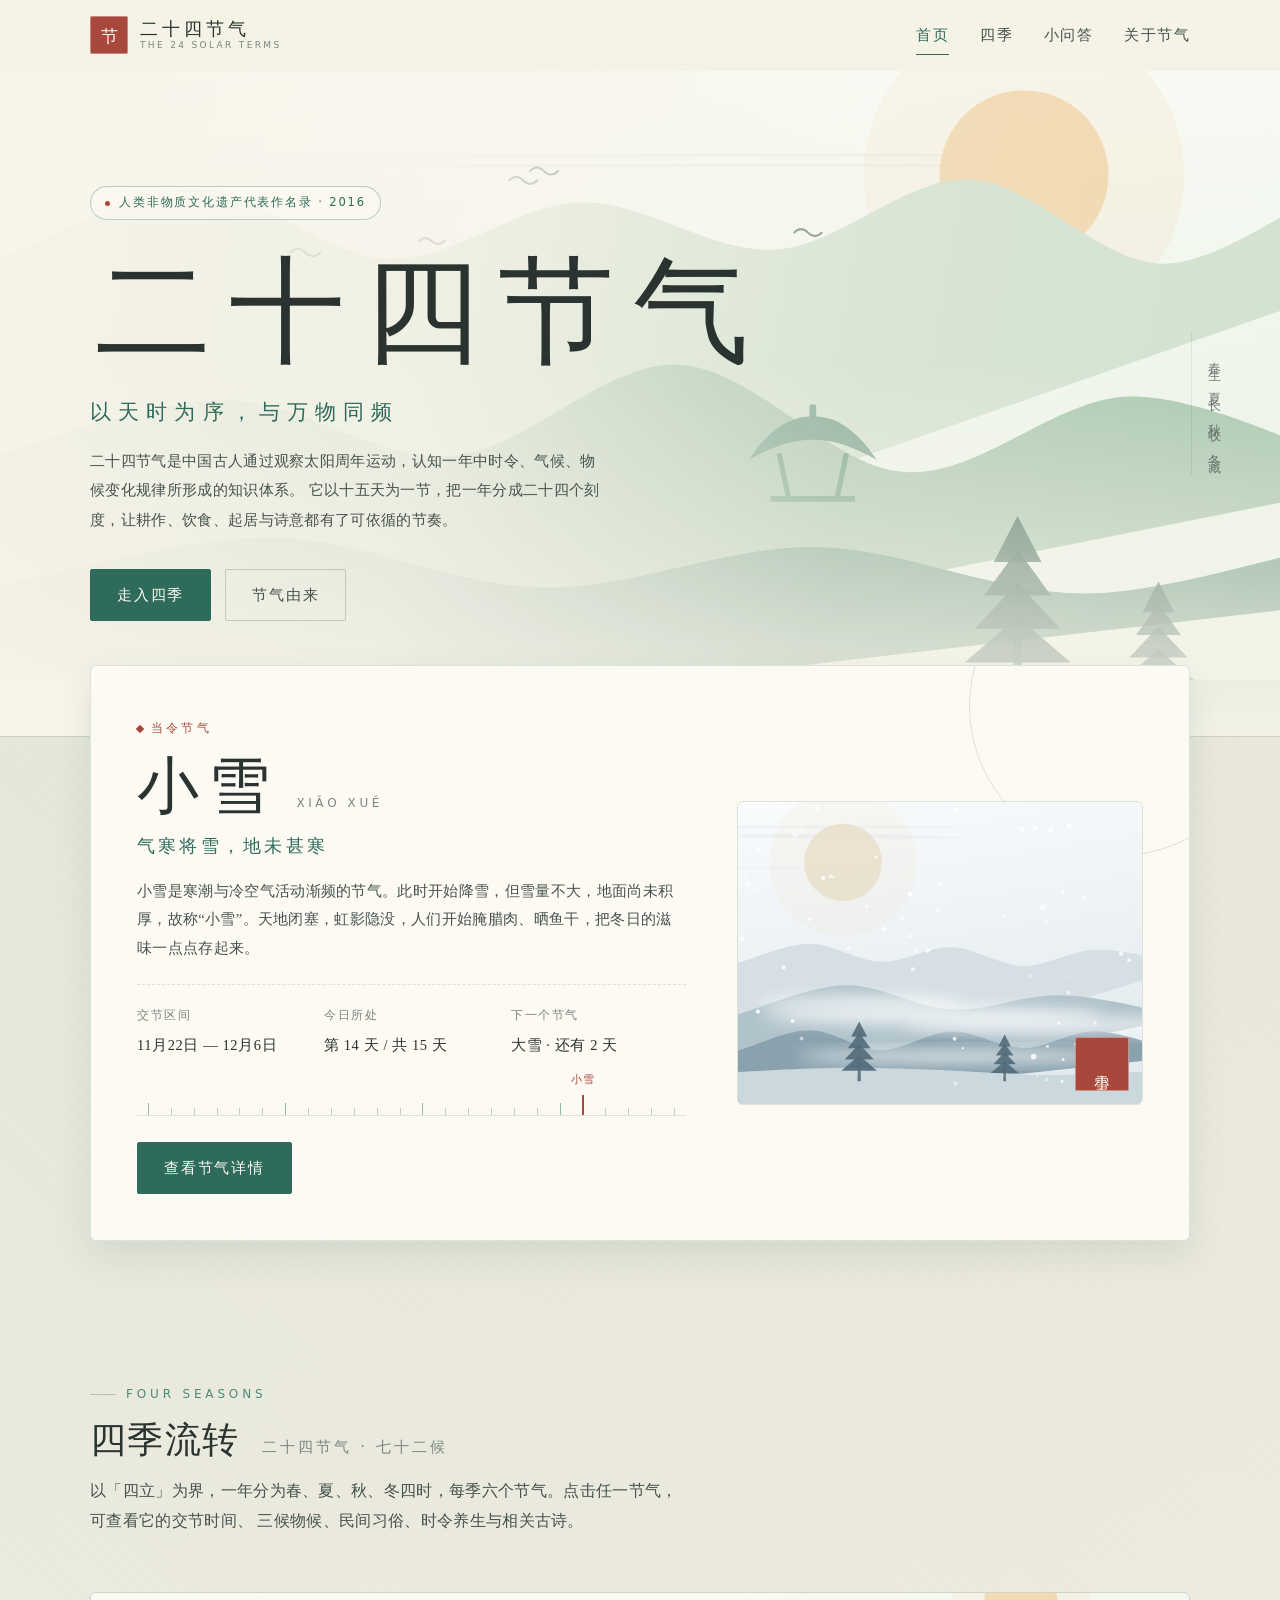
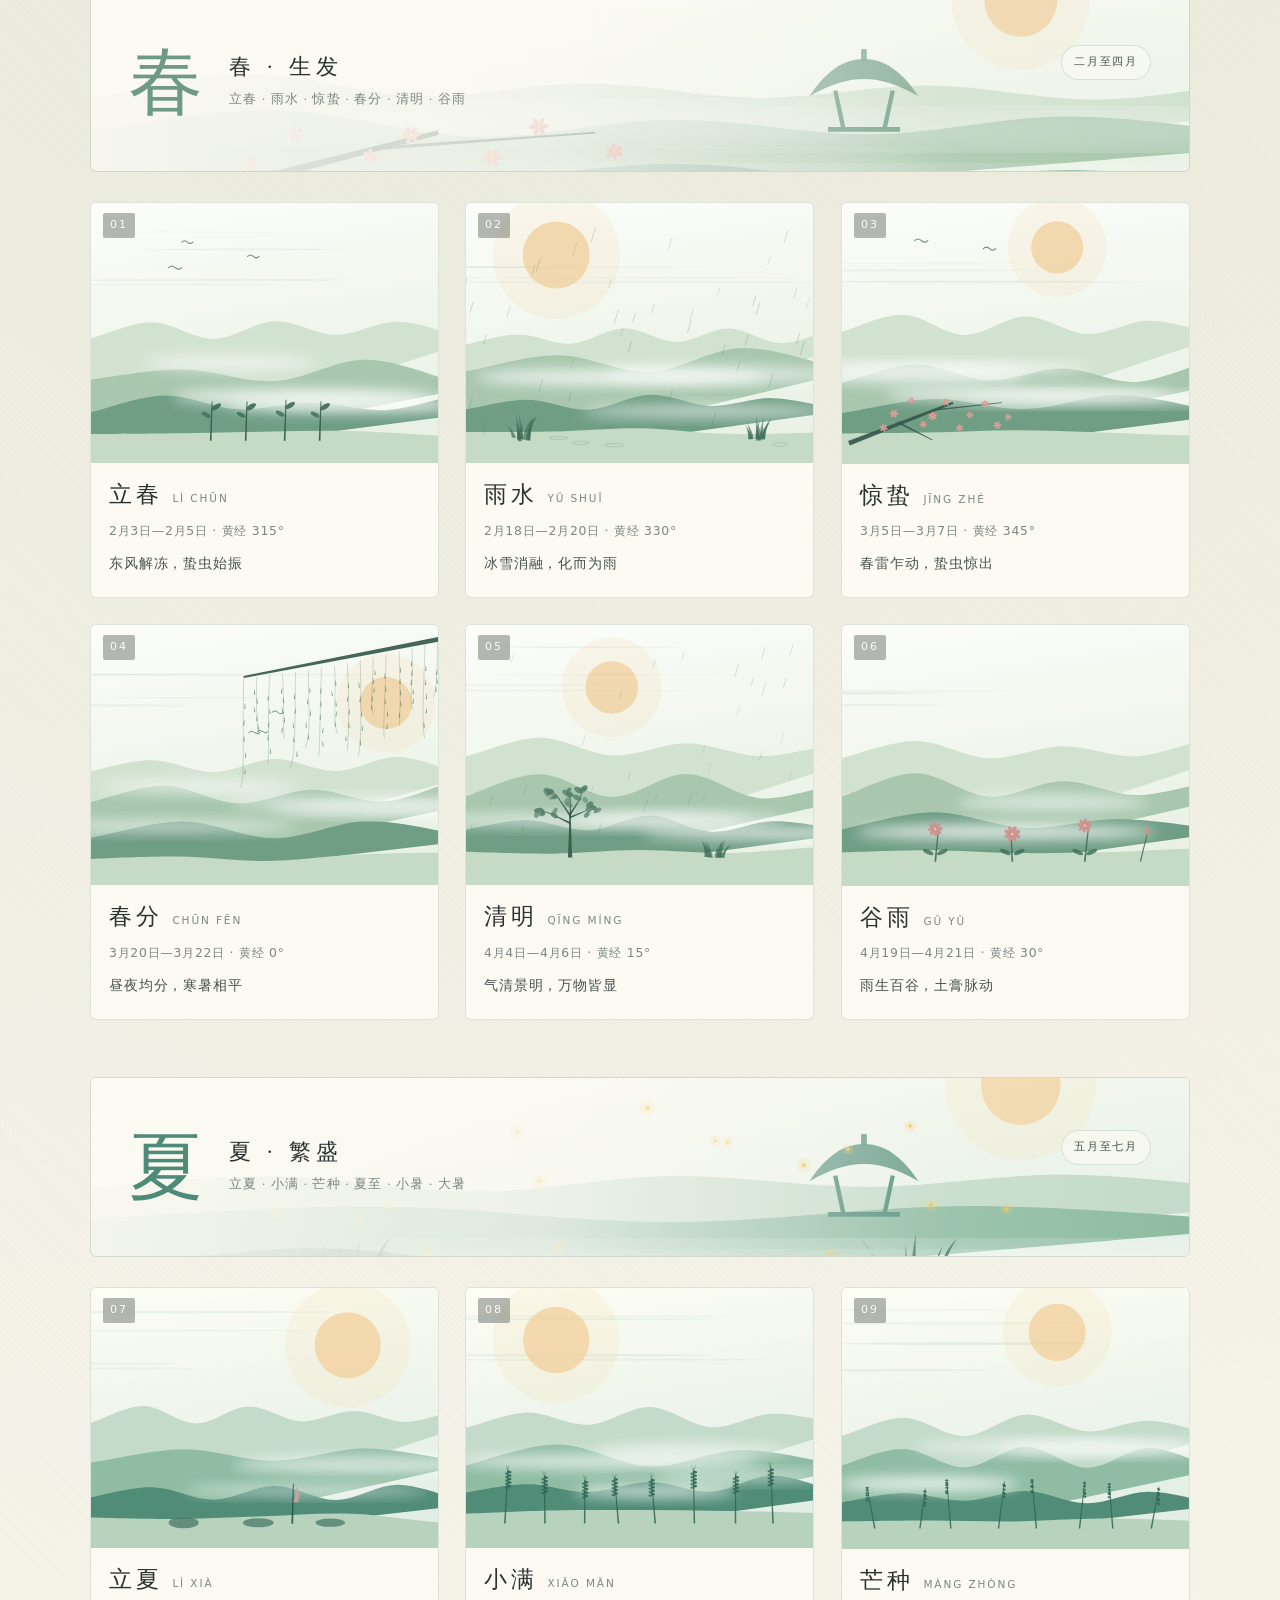
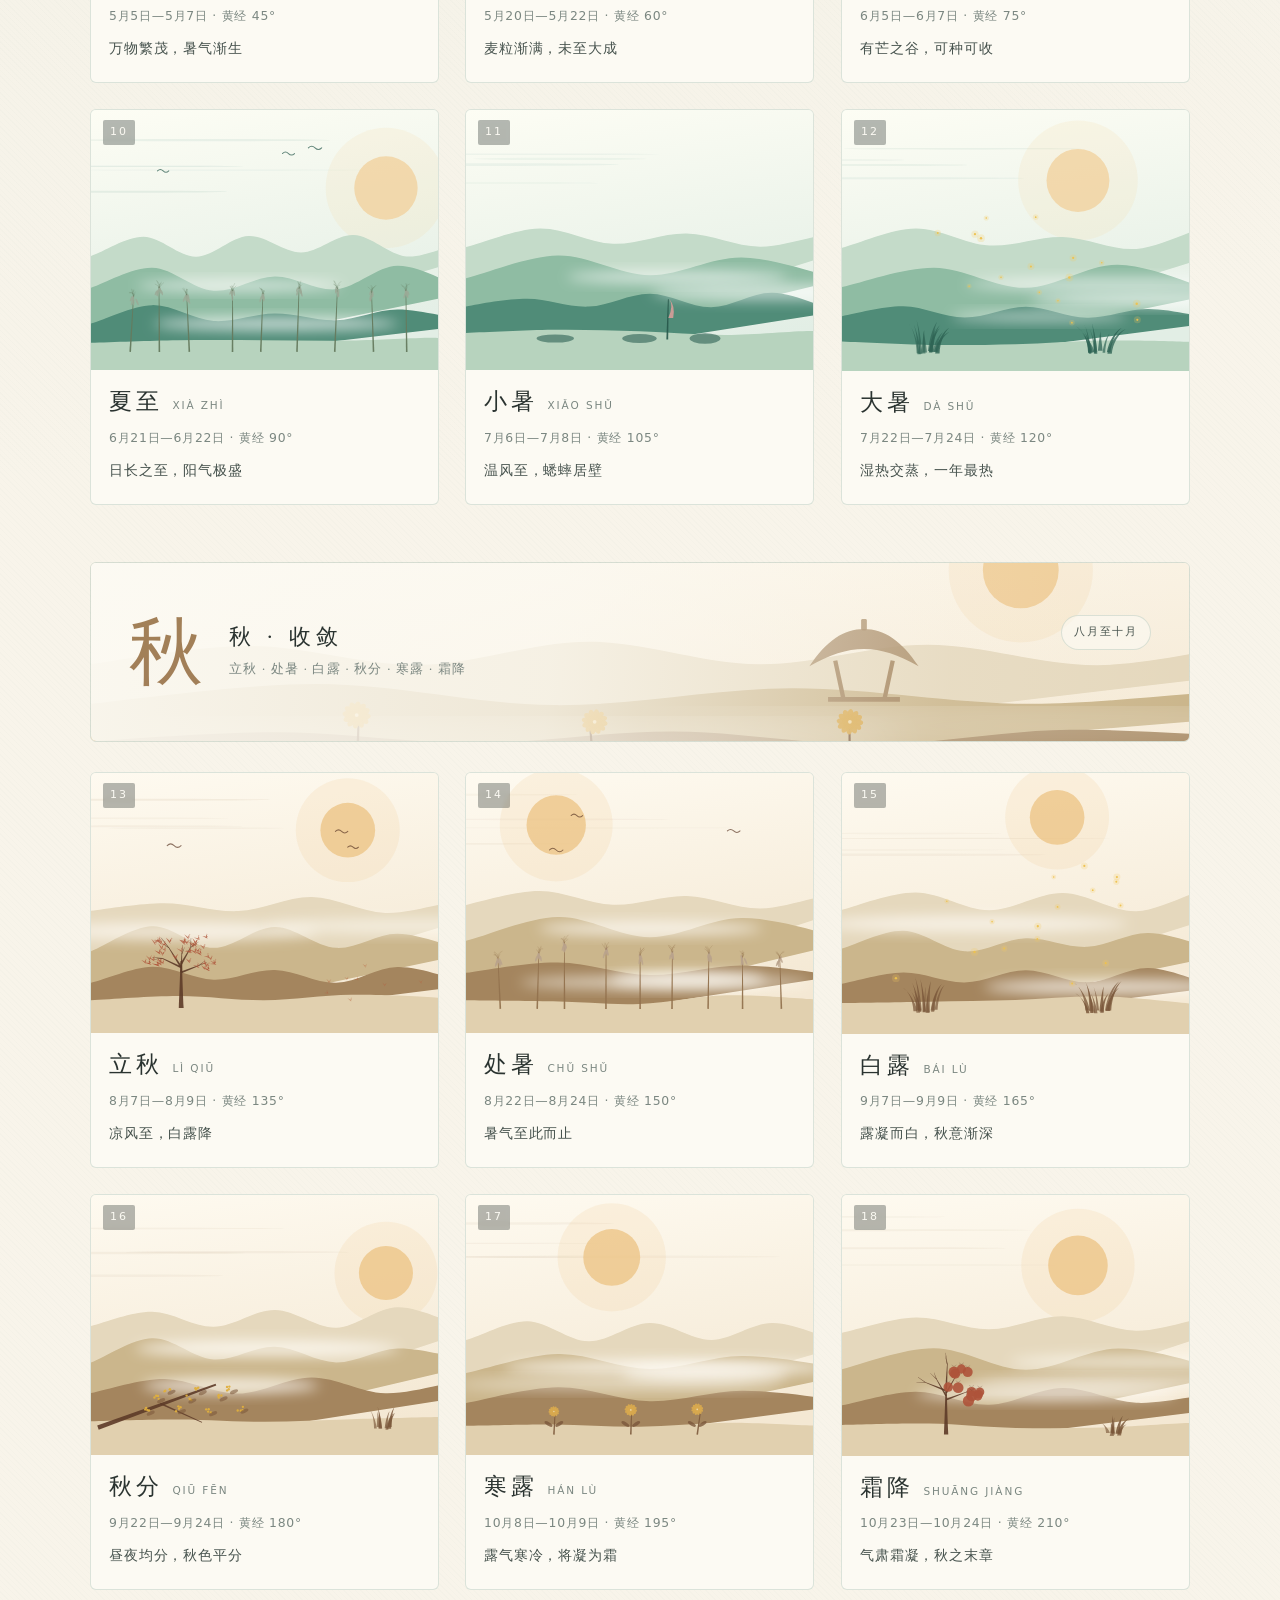
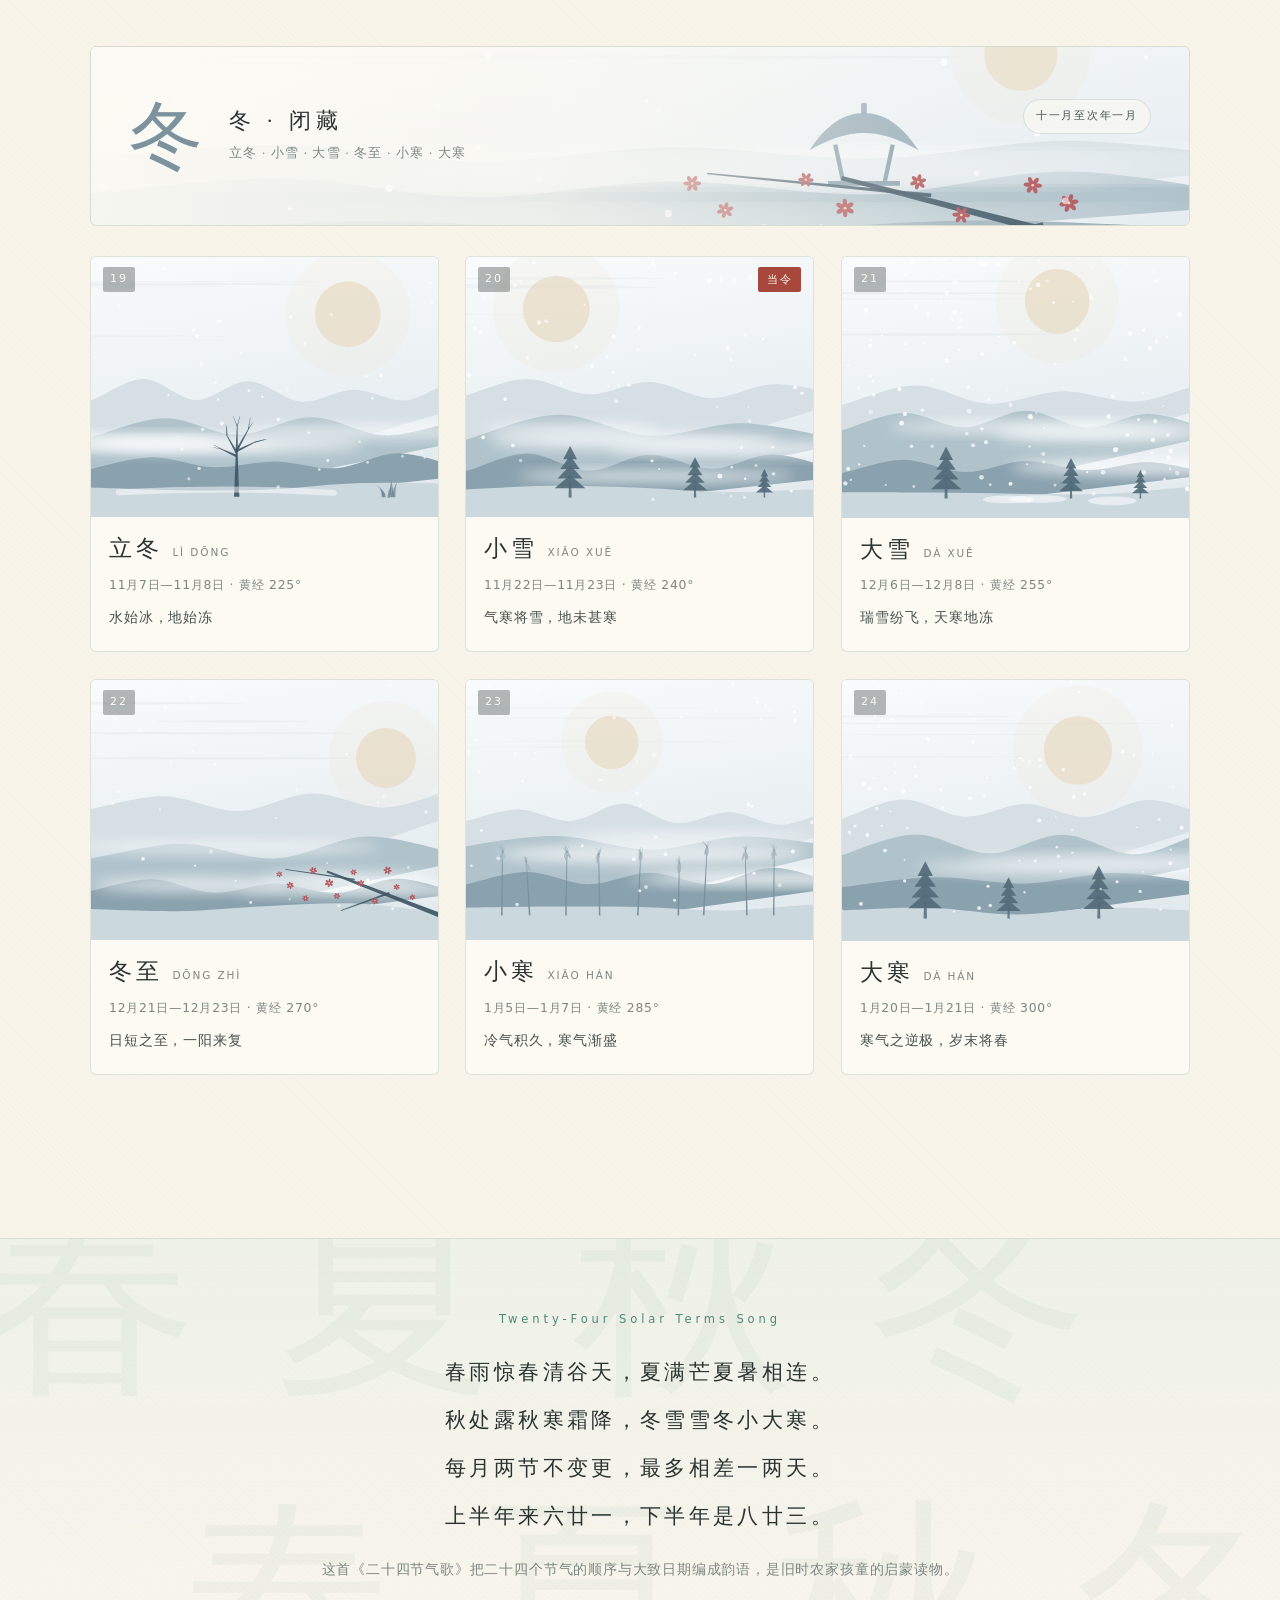
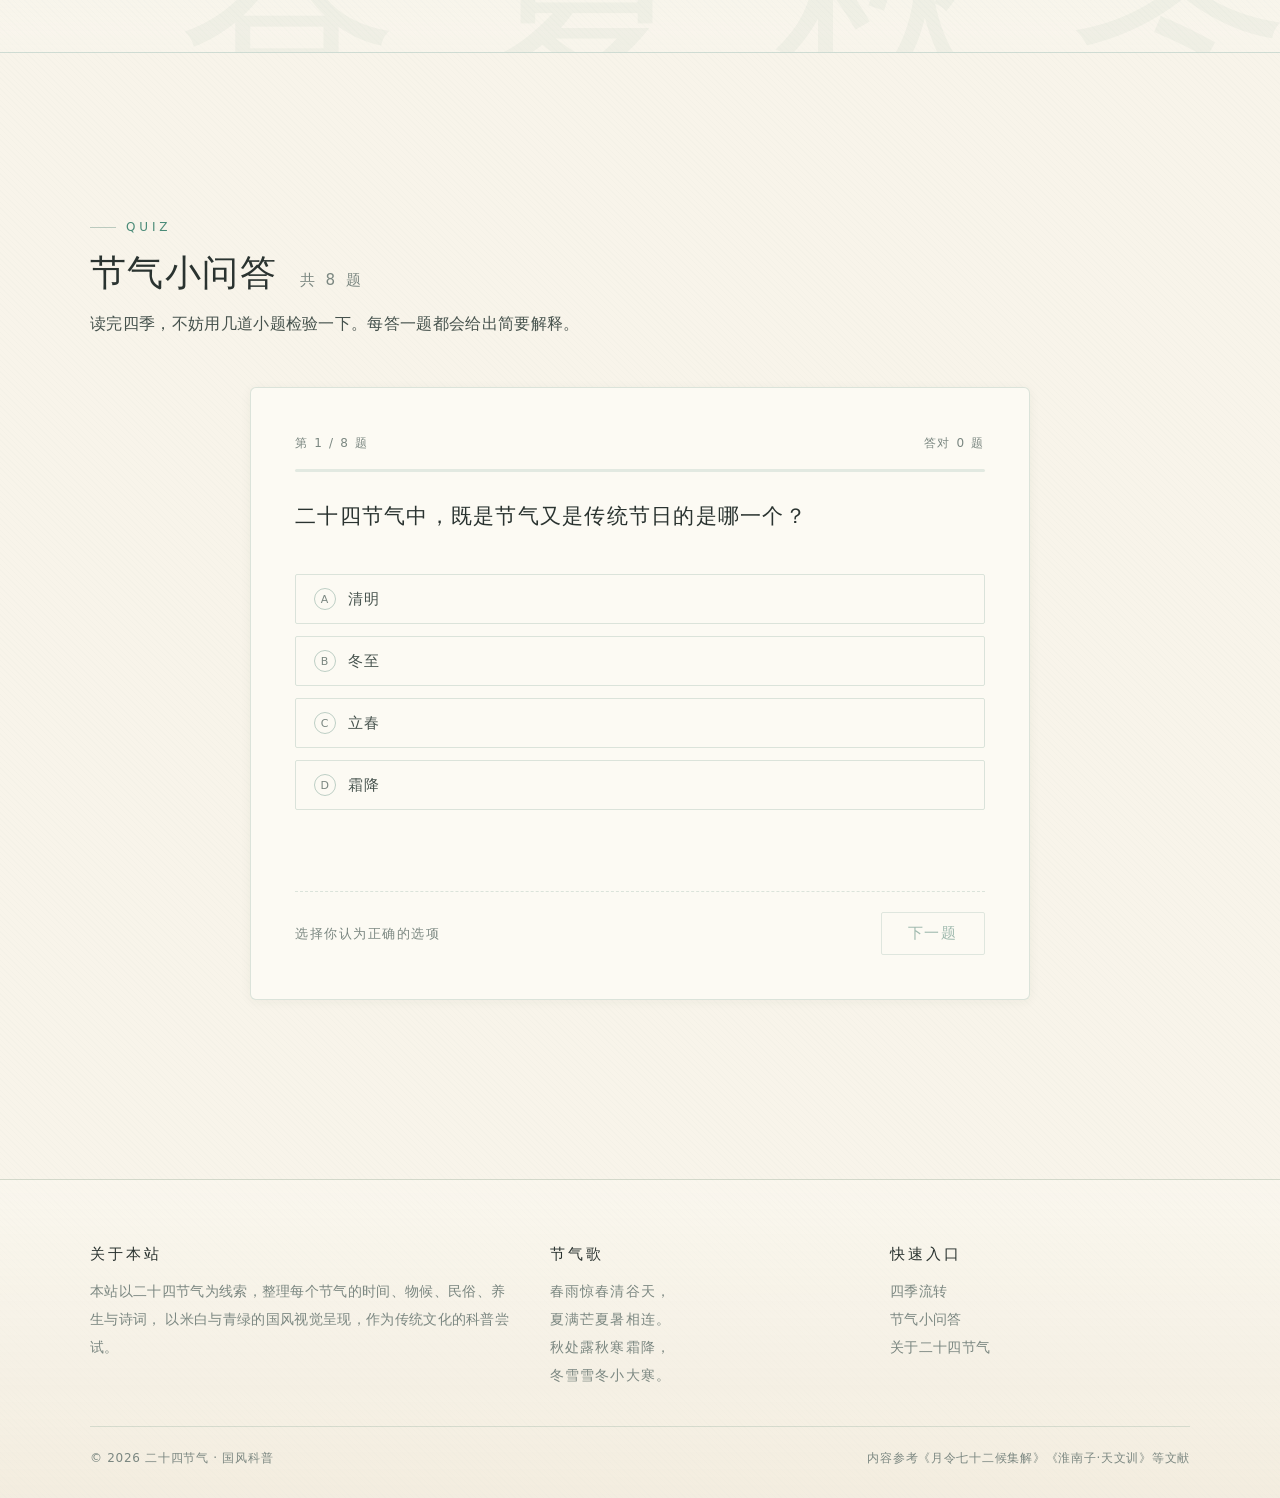
==== index.html @ b08d24ab "二十四节气国风科普网站：首页、节气详情页、交互问答" ====
<!DOCTYPE html>
<html lang="zh-CN">
<head>
  <meta charset="UTF-8">
  <meta name="viewport" content="width=device-width, initial-scale=1">
  <title>二十四节气 · 中国人的时间智慧</title>
  <meta name="description" content="二十四节气国风科普网站：以米白与青绿为色的中国传统色视觉，梳理二十四节气的时间、物候、民俗、养生与诗词，自动识别当令节气，附节气小问答。">
  <meta name="keywords" content="二十四节气,国风,传统文化,节气科普,物候,民俗,养生,诗词">
  <meta name="theme-color" content="#f8f4ea">
  <link rel="icon" href="assets/images/favicon.svg" type="image/svg+xml">
  <link rel="stylesheet" href="css/base.css">
  <link rel="stylesheet" href="css/home.css">
</head>
<body>
  <a class="skip-link" href="#main">跳到主要内容</a>

  <!-- ===== 页头 ===== -->
  <header class="site-header">
    <div class="container site-header__inner">
      <a class="brand" href="index.html">
        <span class="brand__seal" aria-hidden="true">节</span>
        <span class="brand__text">
          <span class="brand__name">二十四节气</span>
          <span class="brand__en">The 24 Solar Terms</span>
        </span>
      </a>

      <nav class="site-nav" id="site-nav" aria-label="主导航">
        <a href="index.html" aria-current="page">首页</a>
        <a href="#seasons">四季</a>
        <a href="#quiz">小问答</a>
        <a href="pages/about.html">关于节气</a>
      </nav>

      <button class="nav-toggle" type="button" aria-label="展开导航菜单" aria-expanded="false" aria-controls="site-nav">
        <span></span>
      </button>
    </div>
  </header>

  <main id="main">

    <!-- ===== 首屏 ===== -->
    <section class="hero">
      <div class="hero__art" aria-hidden="true">
        <img src="assets/images/hero-landscape.svg" alt="">
      </div>
      <div class="hero__veil" aria-hidden="true"></div>

      <div class="container hero__inner">
        <p class="hero__badge">人类非物质文化遗产代表作名录 · 2016</p>
        <h1 class="hero__title">二十四节气</h1>
        <p class="hero__lead">以天时为序，与万物同频</p>
        <p class="hero__desc">
          二十四节气是中国古人通过观察太阳周年运动，认知一年中时令、气候、物候变化规律所形成的知识体系。
          它以十五天为一节，把一年分成二十四个刻度，让耕作、饮食、起居与诗意都有了可依循的节奏。
        </p>
        <div class="hero__actions">
          <a class="btn btn--primary" href="#seasons">走入四季</a>
          <a class="btn btn--ghost" href="pages/about.html">节气由来</a>
        </div>
      </div>

      <p class="hero__side" aria-hidden="true"><span>春生</span><span>夏长</span><span>秋收</span><span>冬藏</span></p>
      <p class="hero__song">春雨惊春清谷天 · 夏满芒夏暑相连</p>
    </section>

    <!-- ===== 当令节气（脚本自动识别） ===== -->
    <section class="now" id="now" aria-labelledby="now-name">
      <div class="container">
        <div class="now__card" data-reveal>
          <div class="now__main">
            <p class="now__label">当令节气</p>
            <div class="now__title-row">
              <h2 class="now__name" id="now-name">立春</h2>
              <span class="now__pinyin" id="now-pinyin">LÌ CHŪN</span>
            </div>
            <p class="now__slogan" id="now-slogan">东风解冻，蛰虫始振</p>
            <p class="now__intro" id="now-intro">正在读取今日节气……</p>

            <div class="now__facts">
              <div>
                <span>交节区间</span>
                <strong id="now-range">—</strong>
              </div>
              <div>
                <span>今日所处</span>
                <strong id="now-day">—</strong>
              </div>
              <div>
                <span>下一个节气</span>
                <strong id="now-next">—</strong>
              </div>
            </div>

            <!-- 二十四节气刻度尺，由脚本书写 -->
            <div class="ruler" id="ruler" aria-hidden="true"></div>

            <a class="btn btn--primary" id="now-link" href="pages/detail.html">查看节气详情</a>
          </div>

          <div class="now__art">
            <img id="now-img" src="assets/images/terms/01-lichun.svg" alt="当令节气插画" width="800" height="600">
            <span class="now__seal" id="now-seal" aria-hidden="true">立春</span>
          </div>
        </div>
      </div>
    </section>

    <!-- ===== 四季流转 ===== -->
    <section class="section" id="seasons" aria-labelledby="seasons-title">
      <div class="container">
        <div class="section-head" data-reveal>
          <p class="section-head__eyebrow">Four Seasons</p>
          <h2 id="seasons-title">四季流转 <small>二十四节气 · 七十二候</small></h2>
          <p class="section-head__desc">
            以「四立」为界，一年分为春、夏、秋、冬四时，每季六个节气。点击任一节气，可查看它的交节时间、
            三候物候、民间习俗、时令养生与相关古诗。
          </p>
        </div>

        <!-- 四个季节区块的容器，卡片由 js/home.js 依据 js/data.js 渲染 -->
        <section class="season-block season-block--spring" data-season="spring" aria-label="春季六个节气">
          <header class="season-head" data-reveal>
            <img class="season-head__bg" src="assets/images/seasons/spring.svg" alt="春日山峦插画" loading="lazy">
            <span class="season-head__veil" aria-hidden="true"></span>
            <div class="season-head__inner">
              <span class="season-head__char" aria-hidden="true">春</span>
              <div>
                <h3 class="season-head__title">春 · 生发</h3>
                <p class="season-head__sub">立春 · 雨水 · 惊蛰 · 春分 · 清明 · 谷雨</p>
              </div>
              <span class="season-head__months">二月至四月</span>
            </div>
          </header>
          <div class="term-grid" data-grid="spring"></div>
        </section>

        <section class="season-block season-block--summer" data-season="summer" aria-label="夏季六个节气">
          <header class="season-head" data-reveal>
            <img class="season-head__bg" src="assets/images/seasons/summer.svg" alt="夏日荷塘插画" loading="lazy">
            <span class="season-head__veil" aria-hidden="true"></span>
            <div class="season-head__inner">
              <span class="season-head__char" aria-hidden="true">夏</span>
              <div>
                <h3 class="season-head__title">夏 · 繁盛</h3>
                <p class="season-head__sub">立夏 · 小满 · 芒种 · 夏至 · 小暑 · 大暑</p>
              </div>
              <span class="season-head__months">五月至七月</span>
            </div>
          </header>
          <div class="term-grid" data-grid="summer"></div>
        </section>

        <section class="season-block season-block--autumn" data-season="autumn" aria-label="秋季六个节气">
          <header class="season-head" data-reveal>
            <img class="season-head__bg" src="assets/images/seasons/autumn.svg" alt="秋日山野插画" loading="lazy">
            <span class="season-head__veil" aria-hidden="true"></span>
            <div class="season-head__inner">
              <span class="season-head__char" aria-hidden="true">秋</span>
              <div>
                <h3 class="season-head__title">秋 · 收敛</h3>
                <p class="season-head__sub">立秋 · 处暑 · 白露 · 秋分 · 寒露 · 霜降</p>
              </div>
              <span class="season-head__months">八月至十月</span>
            </div>
          </header>
          <div class="term-grid" data-grid="autumn"></div>
        </section>

        <section class="season-block season-block--winter" data-season="winter" aria-label="冬季六个节气">
          <header class="season-head" data-reveal>
            <img class="season-head__bg" src="assets/images/seasons/winter.svg" alt="冬日雪景插画" loading="lazy">
            <span class="season-head__veil" aria-hidden="true"></span>
            <div class="season-head__inner">
              <span class="season-head__char" aria-hidden="true">冬</span>
              <div>
                <h3 class="season-head__title">冬 · 闭藏</h3>
                <p class="season-head__sub">立冬 · 小雪 · 大雪 · 冬至 · 小寒 · 大寒</p>
              </div>
              <span class="season-head__months">十一月至次年一月</span>
            </div>
          </header>
          <div class="term-grid" data-grid="winter"></div>
        </section>

        <noscript>
          <p style="margin-top:24px;color:#7b8781;font-size:14px;">
            当前浏览器未启用 JavaScript，四季节气卡片无法显示。请开启 JavaScript 后刷新页面，或直接访问
            <a href="pages/about.html" style="color:#2f6b5b;text-decoration:underline;">关于节气</a> 页面。
          </p>
        </noscript>
      </div>
    </section>

    <!-- ===== 节气歌 ===== -->
    <section class="song-band" aria-label="二十四节气歌">
      <div class="song-band__inner" data-reveal>
        <p class="song-band__label">Twenty-Four Solar Terms Song</p>
        <div class="song-band__lines">
          <span>春雨惊春清谷天，夏满芒夏暑相连。</span>
          <span>秋处露秋寒霜降，冬雪雪冬小大寒。</span>
          <span>每月两节不变更，最多相差一两天。</span>
          <span>上半年来六廿一，下半年是八廿三。</span>
        </div>
        <p class="song-band__note">
          这首《二十四节气歌》把二十四个节气的顺序与大致日期编成韵语，是旧时农家孩童的启蒙读物。
        </p>
      </div>
    </section>

    <!-- ===== 节气小问答 ===== -->
    <section class="section" id="quiz" aria-labelledby="quiz-title">
      <div class="container">
        <div class="section-head" data-reveal>
          <p class="section-head__eyebrow">Quiz</p>
          <h2 id="quiz-title">节气小问答 <small>共 8 题</small></h2>
          <p class="section-head__desc">读完四季，不妨用几道小题检验一下。每答一题都会给出简要解释。</p>
        </div>

        <div class="quiz__card" data-reveal>
          <div class="quiz__top">
            <span id="quiz-count">第 1 / 8 题</span>
            <span id="quiz-score">答对 0 题</span>
          </div>
          <div class="quiz__bar"><span id="quiz-progress" style="width:0%"></span></div>

          <p class="quiz__question" id="quiz-question">正在加载题目……</p>
          <div class="quiz__options" id="quiz-options"></div>
          <p class="quiz__feedback" id="quiz-feedback"></p>

          <div class="quiz__footer" id="quiz-footer">
            <span class="quiz__score" id="quiz-tip">选择你认为正确的选项</span>
            <button class="btn" type="button" id="quiz-next" disabled>下一题</button>
          </div>

          <div class="quiz__result" id="quiz-result">
            <h3 id="quiz-result-title">已完成</h3>
            <p id="quiz-result-text"></p>
            <button class="btn btn--primary" type="button" id="quiz-restart">再答一次</button>
          </div>
        </div>
      </div>
    </section>
  </main>

  <!-- ===== 页脚 ===== -->
  <footer class="site-footer">
    <div class="container">
      <div class="site-footer__grid">
        <div>
          <h3>关于本站</h3>
          <p>
            本站以二十四节气为线索，整理每个节气的时间、物候、民俗、养生与诗词，
            以米白与青绿的国风视觉呈现，作为传统文化的科普尝试。
          </p>
        </div>
        <div>
          <h3>节气歌</h3>
          <p class="site-footer__song">
            春雨惊春清谷天，<br>
            夏满芒夏暑相连。<br>
            秋处露秋寒霜降，<br>
            冬雪雪冬小大寒。
          </p>
        </div>
        <div>
          <h3>快速入口</h3>
          <p><a href="#seasons">四季流转</a></p>
          <p><a href="#quiz">节气小问答</a></p>
          <p><a href="pages/about.html">关于二十四节气</a></p>
        </div>
      </div>
      <div class="site-footer__bottom">
        <span>© <span data-year>2026</span> 二十四节气 · 国风科普</span>
        <span>内容参考《月令七十二候集解》《淮南子·天文训》等文献</span>
      </div>
    </div>
  </footer>

  <button class="back-top" type="button" aria-label="返回顶部">↑</button>

  <!-- 站点根目录：资源相对路径前缀为空 -->
  <script>window.SITE_BASE = '';</script>
  <script src="js/data.js"></script>
  <script src="js/common.js"></script>
  <script src="js/home.js"></script>
  <script src="js/quiz.js"></script>
</body>
</html>
---- css/base.css ----
@charset "utf-8";
/* ==========================================================================
   base.css —— 全站基础样式：变量、重置、排版、页头页脚、通用组件
   配色：米白（纸）+ 青绿（玉）+ 朱砂（印），整体淡雅国风
   ========================================================================== */

/* ---------- 1. 设计变量 ---------- */
:root {
  /* 纸色与墨色 */
  --paper: #f8f4ea;
  --paper-2: #fcfaf3;
  --paper-3: #efe7d7;
  --ink: #2a3330;
  --ink-2: #46524d;
  --ink-3: #7b8781;

  /* 青绿主色 */
  --jade: #2f6b5b;
  --jade-2: #4a8b78;
  --jade-3: #8fb9ab;
  --jade-pale: #e7efe9;

  /* 点缀色 */
  --cinnabar: #a8483c;
  --gold: #b08c4f;

  --line: rgba(47, 107, 91, 0.16);
  --line-strong: rgba(47, 107, 91, 0.3);

  --shadow-sm: 0 2px 12px rgba(42, 51, 48, 0.05);
  --shadow-md: 0 14px 34px rgba(47, 107, 91, 0.12);

  --radius-s: 2px;
  --radius: 6px;
  --container: 1180px;

  /* 字体：优先使用系统自带的宋体类衬线字体，不加载外部字体文件 */
  --font-serif: "Songti SC", "STSong", "SimSun", "Source Han Serif SC",
    "Noto Serif CJK SC", "Times New Roman", serif;
  --font-sans: system-ui, -apple-system, "PingFang SC", "Hiragino Sans GB",
    "Microsoft YaHei", sans-serif;
}

/* ---------- 2. 重置与基础排版 ---------- */
*,
*::before,
*::after {
  box-sizing: border-box;
}

html {
  scroll-behavior: smooth;
  -webkit-text-size-adjust: 100%;
}

body {
  margin: 0;
  background-color: var(--paper);
  /* 极淡的纸纹：两层径向渐变 + 一层细密斜纹，纯 CSS 实现，无需图片 */
  background-image:
    radial-gradient(circle at 12% 8%, rgba(143, 185, 171, 0.14), transparent 42%),
    radial-gradient(circle at 88% 0%, rgba(176, 140, 79, 0.1), transparent 38%),
    repeating-linear-gradient(45deg, rgba(47, 107, 91, 0.016) 0 1px, transparent 1px 4px);
  color: var(--ink);
  font-family: var(--font-serif);
  font-size: 16px;
  line-height: 1.9;
  letter-spacing: 0.02em;
  -webkit-font-smoothing: antialiased;
}

img {
  max-width: 100%;
  height: auto; /* 关键：避免 width/height 属性固定高度，让 CSS 的宽高比生效 */
  display: block;
}

a {
  color: inherit;
  text-decoration: none;
}

h1, h2, h3, h4 {
  margin: 0;
  font-weight: 500;
  line-height: 1.35;
  letter-spacing: 0.04em;
}

p {
  margin: 0;
}

ul, ol, dl, dd {
  margin: 0;
  padding: 0;
}

li {
  list-style: none;
}

button {
  font-family: inherit;
  font-size: inherit;
  color: inherit;
  border: none;
  background: none;
  cursor: pointer;
}

/* 键盘可见焦点 */
:focus-visible {
  outline: 2px solid var(--jade-2);
  outline-offset: 3px;
}

/* 跳到主内容（无障碍） */
.skip-link {
  position: absolute;
  left: 12px;
  top: -60px;
  z-index: 999;
  padding: 8px 18px;
  background: var(--jade);
  color: #fff;
  border-radius: var(--radius-s);
  transition: top 0.25s ease;
}

.skip-link:focus {
  top: 12px;
}

/* 锚点定位时预留吸顶导航高度 */
[id] {
  scroll-margin-top: 88px;
}

/* ---------- 3. 布局容器与通用小节标题 ---------- */
.container {
  width: 100%;
  max-width: var(--container);
  margin: 0 auto;
  padding: 0 clamp(18px, 4vw, 40px);
}

.section {
  padding: clamp(56px, 8vw, 104px) 0;
}

.section--tight {
  padding: clamp(40px, 6vw, 72px) 0;
}

/* 小节标题：左侧竖线 + 主标题 + 小字副题 */
.section-head {
  margin-bottom: clamp(28px, 4vw, 48px);
}

.section-head__eyebrow {
  display: flex;
  align-items: center;
  gap: 10px;
  font-family: var(--font-sans);
  font-size: 12px;
  letter-spacing: 0.32em;
  text-transform: uppercase;
  color: var(--jade-2);
}

.section-head__eyebrow::before {
  content: "";
  width: 26px;
  height: 1px;
  background: var(--line-strong);
}

.section-head h2 {
  margin-top: 10px;
  font-size: clamp(24px, 3.4vw, 36px);
  color: var(--ink);
}

.section-head h2 small {
  font-size: 0.42em;
  letter-spacing: 0.2em;
  color: var(--ink-3);
  margin-left: 12px;
  font-family: var(--font-sans);
}

.section-head__desc {
  margin-top: 12px;
  max-width: 38em;
  color: var(--ink-2);
  font-size: 15.5px;
}

/* ---------- 4. 按钮 ---------- */
.btn {
  display: inline-flex;
  align-items: center;
  gap: 8px;
  padding: 11px 26px;
  border: 1px solid var(--line-strong);
  border-radius: var(--radius-s);
  color: var(--jade);
  font-size: 15px;
  letter-spacing: 0.12em;
  background: transparent;
  transition: color 0.3s ease, background-color 0.3s ease,
    border-color 0.3s ease, transform 0.3s ease;
}

.btn:hover {
  background: var(--jade);
  border-color: var(--jade);
  color: var(--paper-2);
  transform: translateY(-1px);
}

.btn--primary {
  background: var(--jade);
  border-color: var(--jade);
  color: var(--paper-2);
}

.btn--primary:hover {
  background: #245248;
  border-color: #245248;
}

.btn--ghost {
  color: var(--ink-2);
  border-color: rgba(42, 51, 48, 0.2);
}

.btn--ghost:hover {
  background: var(--ink-2);
  border-color: var(--ink-2);
  color: var(--paper-2);
}

.btn[disabled] {
  opacity: 0.45;
  cursor: not-allowed;
  transform: none;
}

/* ---------- 5. 页头 ---------- */
.site-header {
  position: sticky;
  top: 0;
  z-index: 100;
  background: rgba(248, 244, 234, 0.82);
  border-bottom: 1px solid transparent;
  backdrop-filter: blur(10px);
  -webkit-backdrop-filter: blur(10px);
  transition: border-color 0.3s ease, box-shadow 0.3s ease;
}

.site-header.is-scrolled {
  border-bottom-color: var(--line);
  box-shadow: 0 6px 20px rgba(42, 51, 48, 0.05);
}

.site-header__inner {
  display: flex;
  align-items: center;
  justify-content: space-between;
  gap: 20px;
  height: 70px;
}

/* 品牌：朱砂印章 + 书法字 */
.brand {
  display: flex;
  align-items: center;
  gap: 12px;
}

.brand__seal {
  display: grid;
  place-items: center;
  width: 38px;
  height: 38px;
  background: var(--cinnabar);
  color: #fdf8ef;
  border-radius: 2px;
  font-size: 17px;
  line-height: 1;
  letter-spacing: 0;
  padding-top: 2px;
  box-shadow: inset 0 0 0 1px rgba(255, 255, 255, 0.35);
}

.brand__text {
  display: flex;
  flex-direction: column;
  line-height: 1.2;
}

.brand__name {
  font-size: 18px;
  letter-spacing: 0.22em;
}

.brand__en {
  font-family: var(--font-sans);
  font-size: 9px;
  letter-spacing: 0.26em;
  color: var(--ink-3);
  text-transform: uppercase;
}

.site-nav {
  display: flex;
  align-items: center;
  gap: clamp(14px, 2.4vw, 34px);
}

.site-nav a {
  position: relative;
  font-size: 15px;
  color: var(--ink-2);
  padding: 6px 0;
  letter-spacing: 0.1em;
  transition: color 0.25s ease;
}

.site-nav a::after {
  content: "";
  position: absolute;
  left: 0;
  bottom: 0;
  width: 0;
  height: 1px;
  background: var(--jade);
  transition: width 0.3s ease;
}

.site-nav a:hover,
.site-nav a[aria-current="page"] {
  color: var(--jade);
}

.site-nav a:hover::after,
.site-nav a[aria-current="page"]::after {
  width: 100%;
}

/* 移动端菜单按钮 */
.nav-toggle {
  display: none;
  width: 40px;
  height: 40px;
  border: 1px solid var(--line);
  border-radius: var(--radius-s);
  position: relative;
}

.nav-toggle span,
.nav-toggle span::before,
.nav-toggle span::after {
  position: absolute;
  left: 50%;
  width: 18px;
  height: 1px;
  background: var(--ink-2);
  transform: translateX(-50%);
  transition: transform 0.3s ease, opacity 0.2s ease;
}

.nav-toggle span {
  top: 50%;
}

.nav-toggle span::before {
  content: "";
  top: -6px;
}

.nav-toggle span::after {
  content: "";
  top: 6px;
}

/* ---------- 面包屑 ---------- */
.crumb {
  display: flex;
  align-items: center;
  flex-wrap: wrap;
  gap: 8px;
  padding-top: 26px;
  font-family: var(--font-sans);
  font-size: 12.5px;
  letter-spacing: 0.1em;
  color: var(--ink-3);
}

.crumb a:hover {
  color: var(--jade);
}

.crumb span {
  color: var(--line-strong);
}

/* ---------- 6. 页脚 ---------- */
.site-footer {
  margin-top: clamp(40px, 6vw, 80px);
  padding: clamp(40px, 5vw, 64px) 0 28px;
  border-top: 1px solid var(--line);
  background: linear-gradient(180deg, rgba(252, 250, 243, 0.4), rgba(239, 231, 215, 0.55));
}

.site-footer__grid {
  display: grid;
  grid-template-columns: 1.4fr 1fr 1fr;
  gap: 40px;
}

.site-footer h3 {
  font-size: 15px;
  letter-spacing: 0.2em;
  color: var(--ink);
  margin-bottom: 14px;
}

.site-footer p,
.site-footer a {
  color: var(--ink-3);
  font-size: 14px;
  line-height: 2;
}

.site-footer a:hover {
  color: var(--jade);
}

.site-footer__song {
  color: var(--ink-2);
  font-size: 15px;
  letter-spacing: 0.08em;
  line-height: 2.1;
}

.site-footer__bottom {
  margin-top: 36px;
  padding-top: 20px;
  border-top: 1px solid var(--line);
  display: flex;
  flex-wrap: wrap;
  gap: 10px 24px;
  justify-content: space-between;
  font-family: var(--font-sans);
  font-size: 12px;
  color: var(--ink-3);
  letter-spacing: 0.06em;
}

/* ---------- 7. 返回顶部 ---------- */
.back-top {
  position: fixed;
  right: clamp(16px, 3vw, 34px);
  bottom: clamp(16px, 3vw, 34px);
  z-index: 90;
  width: 44px;
  height: 44px;
  border-radius: 50%;
  border: 1px solid var(--line-strong);
  background: rgba(252, 250, 243, 0.92);
  color: var(--jade);
  display: grid;
  place-items: center;
  font-size: 15px;
  opacity: 0;
  visibility: hidden;
  transform: translateY(10px);
  transition: opacity 0.3s ease, transform 0.3s ease, visibility 0.3s;
  backdrop-filter: blur(6px);
}

.back-top.is-show {
  opacity: 1;
  visibility: visible;
  transform: none;
}

.back-top:hover {
  background: var(--jade);
  color: var(--paper-2);
}

/* ---------- 8. 滚动淡入动画 ---------- */
[data-reveal] {
  opacity: 0;
  transform: translateY(20px);
  transition: opacity 0.75s ease, transform 0.75s cubic-bezier(0.22, 0.61, 0.36, 1);
  will-change: opacity, transform;
}

[data-reveal].is-visible {
  opacity: 1;
  transform: none;
}

/* ---------- 9. 响应式 ---------- */
@media (max-width: 900px) {
  .site-footer__grid {
    grid-template-columns: 1fr 1fr;
  }
}

@media (max-width: 760px) {
  .nav-toggle {
    display: block;
  }

  .site-nav {
    position: absolute;
    top: 70px;
    left: 0;
    right: 0;
    flex-direction: column;
    align-items: stretch;
    gap: 0;
    padding: 0 clamp(18px, 4vw, 40px);
    background: rgba(252, 250, 243, 0.98);
    border-bottom: 1px solid var(--line);
    box-shadow: var(--shadow-sm);
    max-height: 0;
    overflow: hidden;
    transition: max-height 0.35s ease, padding 0.35s ease;
  }

  .site-nav.is-open {
    max-height: 320px;
    padding: 8px clamp(18px, 4vw, 40px) 18px;
  }

  .site-nav a {
    padding: 12px 0;
    border-bottom: 1px solid rgba(47, 107, 91, 0.08);
  }

  .site-nav a::after {
    display: none;
  }

  .site-footer__grid {
    grid-template-columns: 1fr;
    gap: 26px;
  }

  body {
    font-size: 15.5px;
  }
}

/* 尊重系统「减少动态效果」设置 */
@media (prefers-reduced-motion: reduce) {
  html {
    scroll-behavior: auto;
  }

  *,
  *::before,
  *::after {
    animation-duration: 0.001ms !important;
    transition-duration: 0.001ms !important;
  }

  [data-reveal] {
    opacity: 1;
    transform: none;
  }
}
---- css/home.css ----
@charset "utf-8";
/* ==========================================================================
   home.css —— 首页专属样式：首屏、当令节气、四季卡片、节气歌、小问答
   ========================================================================== */

/* ---------- 1. 首屏 ---------- */
.hero {
  position: relative;
  min-height: clamp(500px, 74vh, 700px);
  display: flex;
  align-items: center;
  overflow: hidden;
  border-bottom: 1px solid var(--line);
}

.hero__art {
  position: absolute;
  inset: 0;
  z-index: 0;
}

.hero__art img {
  width: 100%;
  height: 100%;
  object-fit: cover;
  object-position: center 60%;
}

/* 左侧留白纱：保证文字在浅色山水上依然清晰 */
.hero__veil {
  position: absolute;
  inset: 0;
  z-index: 1;
  background:
    linear-gradient(100deg, rgba(248, 244, 234, 0.94) 0%, rgba(248, 244, 234, 0.78) 34%, rgba(248, 244, 234, 0.18) 66%, transparent 100%);
}

.hero__inner {
  position: relative;
  z-index: 2;
  padding-top: clamp(28px, 6vw, 60px);
  padding-bottom: clamp(28px, 6vw, 60px);
}

.hero__badge {
  display: inline-flex;
  align-items: center;
  gap: 9px;
  padding: 5px 14px;
  border: 1px solid var(--line-strong);
  border-radius: 40px;
  font-family: var(--font-sans);
  font-size: 11.5px;
  letter-spacing: 0.16em;
  color: var(--jade);
  background: rgba(252, 250, 243, 0.55);
}

.hero__badge::before {
  content: "";
  width: 5px;
  height: 5px;
  border-radius: 50%;
  background: var(--cinnabar);
}

.hero__title {
  position: relative;
  margin: clamp(18px, 3vw, 30px) 0 0;
  font-size: clamp(46px, 10.4vw, 116px);
  line-height: 1.08;
  letter-spacing: 0.16em;
  color: var(--ink);
  /* 轻微错位，模拟题字的呼吸感 */
  text-indent: 0.04em;
}

.hero__title::after {
  content: "";
  display: inline-block;
  width: 0.16em;
}

.hero__lead {
  margin-top: clamp(10px, 2vw, 18px);
  font-size: clamp(16px, 2.2vw, 21px);
  letter-spacing: 0.34em;
  color: var(--jade);
}

.hero__desc {
  max-width: 34em;
  margin-top: 14px;
  color: var(--ink-2);
  font-size: 15px;
  line-height: 1.95;
}

.hero__actions {
  display: flex;
  flex-wrap: wrap;
  gap: 14px;
  margin-top: clamp(22px, 3vw, 34px);
}

/* 右侧竖排题识 */
.hero__side {
  position: absolute;
  right: clamp(18px, 3.4vw, 46px);
  top: 50%;
  transform: translateY(-50%);
  z-index: 2;
  display: flex;
  gap: 20px;
  writing-mode: vertical-rl;
  font-size: 13px;
  letter-spacing: 0.42em;
  color: var(--ink-2);
  opacity: 0.75;
  padding: 20px 10px;
  border-left: 1px solid var(--line);
}

.hero__side span {
  white-space: nowrap;
}

/* 底部节气歌小字 */
.hero__song {
  position: absolute;
  left: 0;
  right: 0;
  bottom: 30px;
  z-index: 2;
  text-align: center;
  font-size: 12.5px;
  letter-spacing: 0.3em;
  color: var(--ink-3);
}

@media (max-width: 900px) {
  .hero__side {
    display: none;
  }
}

@media (max-width: 560px) {
  .hero {
    min-height: 78vh;
  }

  .hero__lead {
    letter-spacing: 0.24em;
  }

  .hero__song {
    display: none;
  }
}

/* ---------- 2. 当令节气卡片 ---------- */
.now {
  position: relative;
  z-index: 3;
  margin-top: clamp(-72px, -6vw, -40px);
  padding-bottom: clamp(20px, 4vw, 40px);
}

.now__card {
  display: grid;
  grid-template-columns: 1.15fr 0.85fr;
  gap: clamp(24px, 4vw, 52px);
  padding: clamp(24px, 3.6vw, 46px);
  background: var(--paper-2);
  border: 1px solid var(--line);
  border-radius: var(--radius);
  box-shadow: var(--shadow-md);
  position: relative;
  overflow: hidden;
}

/* 卡片右上角的淡青装饰弧 */
.now__card::before {
  content: "";
  position: absolute;
  right: -80px;
  top: -110px;
  width: 300px;
  height: 300px;
  border: 1px solid var(--line);
  border-radius: 50%;
  pointer-events: none;
}

.now__label {
  display: inline-flex;
  align-items: center;
  gap: 8px;
  font-family: var(--font-sans);
  font-size: 11.5px;
  letter-spacing: 0.28em;
  color: var(--cinnabar);
}

.now__label::before {
  content: "";
  width: 6px;
  height: 6px;
  background: var(--cinnabar);
  transform: rotate(45deg);
}

.now__title-row {
  display: flex;
  align-items: baseline;
  flex-wrap: wrap;
  gap: 6px 18px;
  margin-top: 10px;
}

.now__name {
  font-size: clamp(38px, 6vw, 62px);
  letter-spacing: 0.14em;
  line-height: 1.1;
  color: var(--ink);
}

.now__pinyin {
  font-family: var(--font-sans);
  font-size: 12px;
  letter-spacing: 0.3em;
  color: var(--ink-3);
}

.now__slogan {
  margin-top: 8px;
  font-size: clamp(15px, 1.8vw, 18px);
  letter-spacing: 0.18em;
  color: var(--jade);
}

.now__intro {
  margin-top: 14px;
  color: var(--ink-2);
  font-size: 14.6px;
  line-height: 1.95;
}

/* 关键数据：交节区间 / 第几天 / 下一个节气 */
.now__facts {
  display: grid;
  grid-template-columns: repeat(3, minmax(0, 1fr));
  gap: 12px;
  margin-top: 22px;
  padding-top: 20px;
  border-top: 1px dashed var(--line);
}

.now__facts span {
  display: block;
  font-family: var(--font-sans);
  font-size: 11.5px;
  letter-spacing: 0.14em;
  color: var(--ink-3);
}

.now__facts strong {
  display: block;
  margin-top: 5px;
  font-weight: 500;
  font-size: 14.5px;
  color: var(--ink);
  letter-spacing: 0.04em;
}

/* 二十四节气刻度尺 */
.ruler {
  position: relative;
  display: grid;
  grid-template-columns: repeat(24, 1fr);
  align-items: end;
  height: 30px;
  margin: 26px 0 26px;
  border-bottom: 1px solid var(--line);
}

.ruler i {
  display: block;
  justify-self: center;
  width: 1px;
  height: 7px;
  background: var(--line-strong);
}

.ruler i.is-major {
  height: 12px;
  background: var(--jade-3);
}

.ruler i.is-now {
  height: 20px;
  width: 2px;
  background: var(--cinnabar);
}

.ruler__tag {
  position: absolute;
  left: 0;
  top: -16px;
  font-family: var(--font-sans);
  font-size: 10.5px;
  letter-spacing: 0.14em;
  color: var(--cinnabar);
  transform: translateX(-50%);
  white-space: nowrap;
}

.now__art {
  position: relative;
  align-self: center;
}

.now__art img {
  width: 100%;
  aspect-ratio: 4 / 3;
  object-fit: cover;
  border-radius: var(--radius);
  border: 1px solid var(--line);
}

/* 图片上的朱砂小印 */
.now__seal {
  position: absolute;
  right: 14px;
  bottom: 14px;
  display: grid;
  place-items: center;
  width: 54px;
  height: 54px;
  background: var(--cinnabar);
  color: #fdf8ef;
  font-size: 15px;
  letter-spacing: 0.08em;
  writing-mode: vertical-rl;
  border-radius: 2px;
  box-shadow: inset 0 0 0 1px rgba(255, 255, 255, 0.4);
}

@media (max-width: 860px) {
  .now__card {
    grid-template-columns: 1fr;
  }

  .now__art {
    order: -1;
  }

  .now__facts {
    grid-template-columns: repeat(2, minmax(0, 1fr));
  }
}

@media (max-width: 460px) {
  .now__facts {
    grid-template-columns: 1fr;
    gap: 10px;
  }
}

/* ---------- 3. 四季区块 ---------- */
.season-head {
  position: relative;
  display: flex;
  align-items: center;
  min-height: clamp(132px, 16vw, 180px);
  margin: clamp(34px, 5vw, 56px) 0 clamp(20px, 3vw, 30px);
  padding: 0 clamp(20px, 3vw, 38px);
  border-radius: var(--radius);
  overflow: hidden;
  border: 1px solid var(--line);
}

.season-head__bg {
  position: absolute;
  inset: 0;
  width: 100%;
  height: 100%;
  object-fit: cover;
  object-position: center 55%;
  transform: scale(1.02);
  transition: transform 1.2s ease;
}

.season-head:hover .season-head__bg {
  transform: scale(1.06);
}

.season-head__veil {
  position: absolute;
  inset: 0;
  background: linear-gradient(95deg, rgba(252, 250, 243, 0.93) 0%, rgba(252, 250, 243, 0.72) 42%, rgba(252, 250, 243, 0.12) 78%, transparent 100%);
}

.season-head__inner {
  position: relative;
  z-index: 2;
  display: flex;
  align-items: center;
  gap: clamp(14px, 2.4vw, 26px);
  width: 100%;
}

/* 巨大的季节单字 */
.season-head__char {
  font-size: clamp(46px, 7vw, 74px);
  line-height: 1;
  color: var(--sc, var(--jade));
  opacity: 0.9;
  letter-spacing: 0;
}

.season-head__title {
  font-size: clamp(17px, 2.4vw, 22px);
  letter-spacing: 0.24em;
  color: var(--ink);
}

.season-head__sub {
  margin-top: 6px;
  font-size: 12.6px;
  letter-spacing: 0.1em;
  color: var(--ink-3);
}

.season-head__months {
  margin-left: auto;
  align-self: flex-start;
  padding: 6px 12px;
  font-family: var(--font-sans);
  font-size: 11px;
  letter-spacing: 0.16em;
  color: var(--ink-2);
  border: 1px solid var(--line);
  border-radius: 40px;
  background: rgba(252, 250, 243, 0.6);
}

/* 四季强调色 */
.season-block--spring { --sc: #5f9075; --sc-soft: #eef4ec; }
.season-block--summer { --sc: #3d7f6c; --sc-soft: #e8f1ea; }
.season-block--autumn { --sc: #997348; --sc-soft: #f6efe2; }
.season-block--winter { --sc: #6f8895; --sc-soft: #edf2f4; }

.term-grid {
  display: grid;
  grid-template-columns: repeat(3, minmax(0, 1fr));
  gap: clamp(16px, 2.2vw, 26px);
}

/* ---------- 4. 节气卡片 ---------- */
.term-card {
  position: relative;
  display: flex;
  flex-direction: column;
  background: var(--paper-2);
  border: 1px solid var(--line);
  border-radius: var(--radius);
  overflow: hidden;
  transition: transform 0.42s cubic-bezier(0.22, 0.61, 0.36, 1),
    box-shadow 0.42s ease, border-color 0.42s ease;
}

/* 内侧细边，增加装裱感 */
.term-card::after {
  content: "";
  position: absolute;
  inset: 7px;
  border: 1px solid transparent;
  border-radius: 3px;
  pointer-events: none;
  transition: border-color 0.42s ease;
}

.term-card:hover {
  transform: translateY(-7px);
  border-color: var(--line-strong);
  box-shadow: var(--shadow-md);
}

.term-card:hover::after {
  border-color: rgba(47, 107, 91, 0.16);
}

.term-card__media {
  position: relative;
  overflow: hidden;
  background: var(--sc-soft, var(--jade-pale));
}

.term-card__media img {
  width: 100%;
  aspect-ratio: 4 / 3;
  object-fit: cover;
  transition: transform 0.8s cubic-bezier(0.22, 0.61, 0.36, 1);
}

.term-card:hover .term-card__media img {
  transform: scale(1.055);
}

/* 序号 */
.term-card__no {
  position: absolute;
  left: 12px;
  top: 10px;
  font-family: var(--font-sans);
  font-size: 11px;
  letter-spacing: 0.18em;
  color: var(--paper-2);
  background: rgba(42, 51, 48, 0.34);
  border-radius: 2px;
  padding: 2px 7px;
  backdrop-filter: blur(2px);
}

/* 当令标记 */
.term-card__now {
  position: absolute;
  right: 12px;
  top: 10px;
  padding: 2px 9px;
  font-size: 11px;
  letter-spacing: 0.14em;
  color: #fdf8ef;
  background: var(--cinnabar);
  border-radius: 2px;
}

.term-card__body {
  position: relative;
  padding: 16px 18px 20px;
}

.term-card__row {
  display: flex;
  align-items: baseline;
  gap: 10px;
}

.term-card__name {
  font-size: clamp(19px, 2vw, 23px);
  letter-spacing: 0.16em;
  color: var(--ink);
  transition: color 0.35s ease;
}

.term-card:hover .term-card__name {
  color: var(--sc, var(--jade));
}

.term-card__py {
  font-family: var(--font-sans);
  font-size: 10.5px;
  letter-spacing: 0.18em;
  color: var(--ink-3);
}

.term-card__date {
  margin-top: 8px;
  font-family: var(--font-sans);
  font-size: 12.4px;
  letter-spacing: 0.06em;
  color: var(--ink-3);
}

.term-card__desc {
  margin-top: 8px;
  font-size: 14.4px;
  color: var(--ink-2);
  letter-spacing: 0.06em;
}

/* 悬停时右下角出现的小箭头 */
.term-card__arrow {
  position: absolute;
  right: 18px;
  bottom: 20px;
  font-family: var(--font-sans);
  font-size: 14px;
  color: var(--sc, var(--jade));
  opacity: 0;
  transform: translateX(-6px);
  transition: opacity 0.35s ease, transform 0.35s ease;
}

.term-card:hover .term-card__arrow {
  opacity: 1;
  transform: none;
}

@media (max-width: 900px) {
  .term-grid {
    grid-template-columns: repeat(2, minmax(0, 1fr));
  }
}

@media (max-width: 520px) {
  .term-grid {
    grid-template-columns: 1fr;
  }
}

/* 窄屏下的季节横条：收紧字号、隐藏月份胶囊，避免文字压到插画上 */
@media (max-width: 620px) {
  .season-head {
    min-height: 128px;
    padding: 18px;
  }

  .season-head__char {
    font-size: 42px;
  }

  .season-head__title {
    font-size: 16px;
    letter-spacing: 0.16em;
  }

  .season-head__sub {
    margin-top: 4px;
    font-size: 11.4px;
    line-height: 1.75;
    letter-spacing: 0.06em;
  }

  .season-head__months {
    display: none;
  }

  .season-head__veil {
    background: linear-gradient(95deg, rgba(252, 250, 243, 0.96) 0%, rgba(252, 250, 243, 0.88) 58%, rgba(252, 250, 243, 0.45) 100%);
  }
}

/* ---------- 5. 节气歌条幅 ---------- */
.song-band {
  position: relative;
  margin: clamp(30px, 5vw, 60px) 0;
  padding: clamp(38px, 6vw, 70px) 0;
  background: linear-gradient(180deg, rgba(231, 239, 233, 0.55), rgba(252, 250, 243, 0.2));
  border-top: 1px solid var(--line);
  border-bottom: 1px solid var(--line);
  overflow: hidden;
}

.song-band::before,
.song-band::after {
  content: "春 夏 秋 冬";
  position: absolute;
  font-size: clamp(120px, 18vw, 220px);
  letter-spacing: 0.05em;
  color: rgba(47, 107, 91, 0.045);
  line-height: 1;
  pointer-events: none;
  white-space: nowrap;
}

.song-band::before {
  top: -0.24em;
  left: -0.1em;
}

.song-band::after {
  bottom: -0.28em;
  right: -0.1em;
}

.song-band__inner {
  position: relative;
  z-index: 2;
  max-width: 760px;
  margin: 0 auto;
  text-align: center;
  padding: 0 24px;
}

.song-band__label {
  font-family: var(--font-sans);
  font-size: 11.5px;
  letter-spacing: 0.34em;
  color: var(--jade-2);
}

.song-band__lines {
  margin-top: 20px;
  display: grid;
  gap: 6px;
  font-size: clamp(16px, 2.4vw, 21px);
  letter-spacing: 0.16em;
  line-height: 2;
  color: var(--ink);
}

.song-band__note {
  margin-top: 20px;
  font-size: 13.5px;
  color: var(--ink-3);
  letter-spacing: 0.06em;
}

/* ---------- 6. 节气小问答 ---------- */
.quiz__card {
  max-width: 780px;
  margin: 0 auto;
  padding: clamp(24px, 3.6vw, 44px);
  background: var(--paper-2);
  border: 1px solid var(--line);
  border-radius: var(--radius);
  box-shadow: var(--shadow-sm);
}

.quiz__top {
  display: flex;
  align-items: center;
  justify-content: space-between;
  gap: 16px;
  font-family: var(--font-sans);
  font-size: 12px;
  letter-spacing: 0.14em;
  color: var(--ink-3);
}

.quiz__bar {
  position: relative;
  height: 3px;
  margin: 14px 0 26px;
  background: rgba(47, 107, 91, 0.12);
  border-radius: 3px;
  overflow: hidden;
}

.quiz__bar span {
  position: absolute;
  left: 0;
  top: 0;
  bottom: 0;
  width: 0;
  background: var(--jade-2);
  border-radius: 3px;
  transition: width 0.45s ease;
}

.quiz__question {
  font-size: clamp(17px, 2.2vw, 21px);
  line-height: 1.8;
  letter-spacing: 0.06em;
  color: var(--ink);
  min-height: 2.6em;
}

.quiz__options {
  display: grid;
  gap: 12px;
  margin-top: 22px;
}

.quiz-option {
  display: flex;
  align-items: center;
  gap: 12px;
  width: 100%;
  padding: 13px 18px;
  text-align: left;
  background: transparent;
  border: 1px solid var(--line);
  border-radius: var(--radius-s);
  font-size: 15px;
  letter-spacing: 0.05em;
  color: var(--ink-2);
  transition: border-color 0.25s ease, background-color 0.25s ease, color 0.25s ease, transform 0.25s ease;
}

.quiz-option__key {
  flex: none;
  width: 22px;
  height: 22px;
  display: grid;
  place-items: center;
  border: 1px solid var(--line-strong);
  border-radius: 50%;
  font-family: var(--font-sans);
  font-size: 11px;
  color: var(--ink-3);
  transition: inherit;
}

.quiz-option:hover:not(:disabled) {
  border-color: var(--line-strong);
  background: var(--jade-pale);
  color: var(--ink);
  transform: translateX(3px);
}

.quiz-option.is-correct {
  border-color: var(--jade);
  background: rgba(74, 139, 120, 0.12);
  color: var(--jade);
}

.quiz-option.is-correct .quiz-option__key {
  border-color: var(--jade);
  background: var(--jade);
  color: #fff;
}

.quiz-option.is-wrong {
  border-color: rgba(168, 72, 60, 0.55);
  background: rgba(168, 72, 60, 0.08);
  color: var(--cinnabar);
}

.quiz-option.is-wrong .quiz-option__key {
  border-color: var(--cinnabar);
  background: var(--cinnabar);
  color: #fff;
}

.quiz-option:disabled {
  cursor: default;
}

.quiz__feedback {
  margin-top: 18px;
  min-height: 3.2em;
  font-size: 14px;
  line-height: 1.9;
  color: var(--ink-2);
  padding: 0 16px;
  border-left: 2px solid transparent;
  transition: border-color 0.3s ease, background-color 0.3s ease;
}

.quiz__feedback.is-show {
  border-left-color: var(--jade-3);
  background: rgba(231, 239, 233, 0.5);
  padding: 12px 16px;
}

.quiz__footer {
  display: flex;
  align-items: center;
  justify-content: space-between;
  gap: 16px;
  margin-top: 18px;
  padding-top: 20px;
  border-top: 1px dashed var(--line);
}

.quiz__score {
  font-family: var(--font-sans);
  font-size: 12.5px;
  letter-spacing: 0.12em;
  color: var(--ink-3);
}

/* 结果页 */
.quiz__result {
  display: none;
  text-align: center;
  padding: 10px 0 6px;
}

.quiz__result.is-show {
  display: block;
  animation: quizFade 0.5s ease both;
}

@keyframes quizFade {
  from { opacity: 0; transform: translateY(10px); }
  to { opacity: 1; transform: none; }
}

.quiz__result h3 {
  font-size: clamp(22px, 3vw, 30px);
  letter-spacing: 0.12em;
  color: var(--jade);
}

.quiz__result p {
  margin-top: 12px;
  color: var(--ink-2);
  font-size: 15px;
  line-height: 1.95;
}

.quiz__result .btn {
  margin-top: 22px;
}

/* ---------- 7. 首页通用间距修正 ---------- */
#seasons {
  scroll-margin-top: 86px;
}
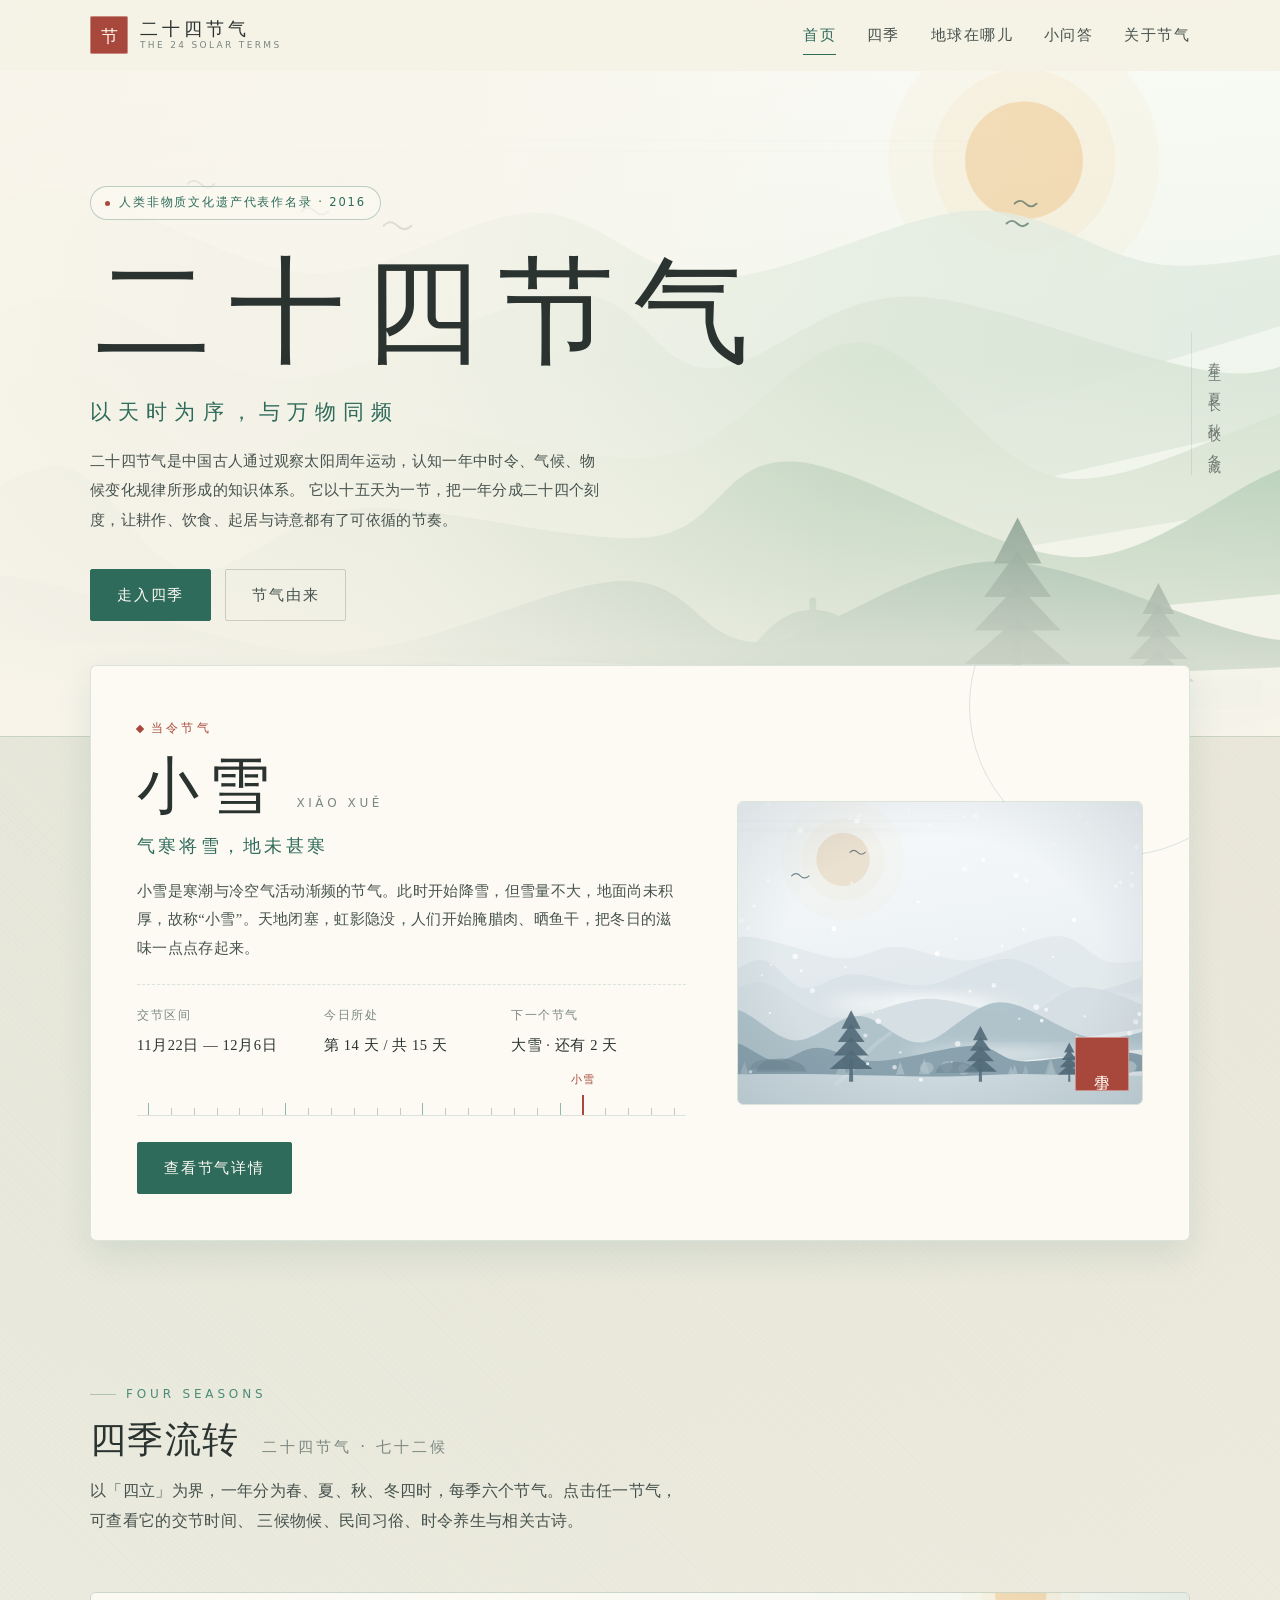
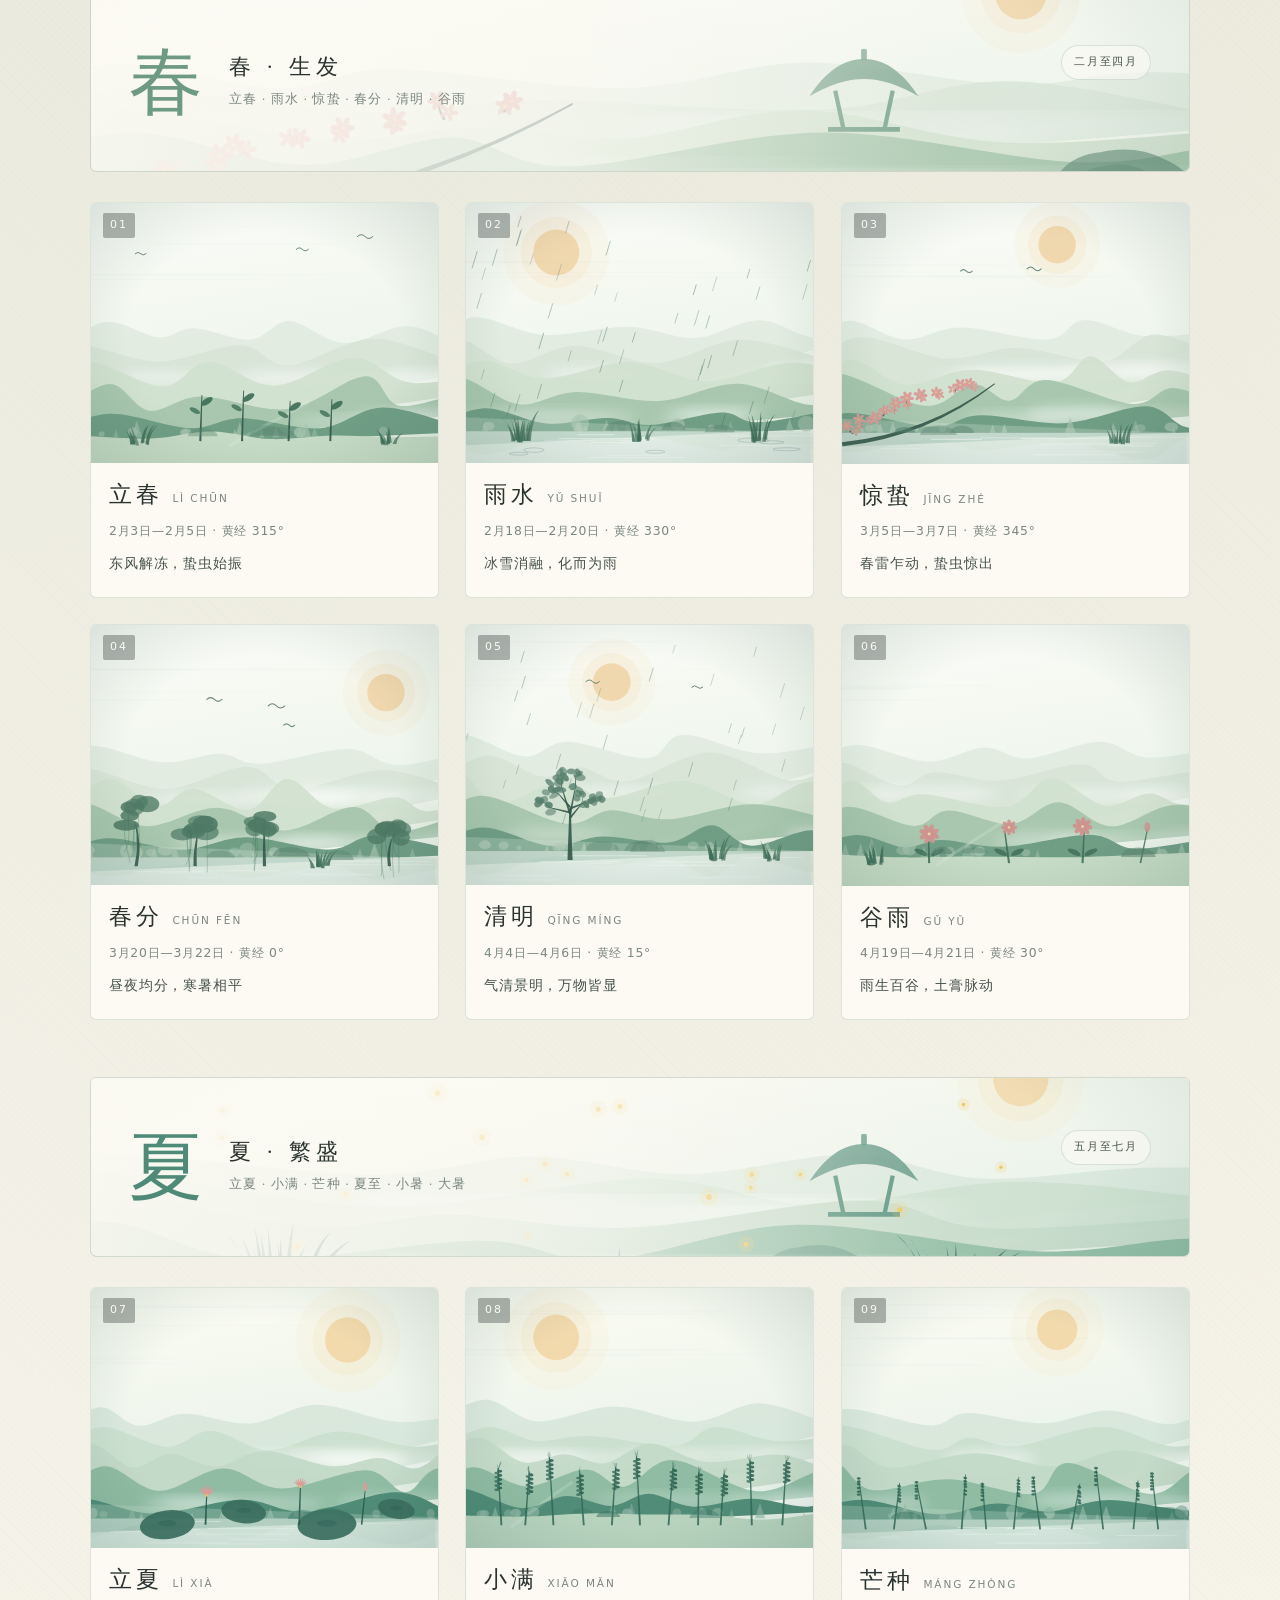
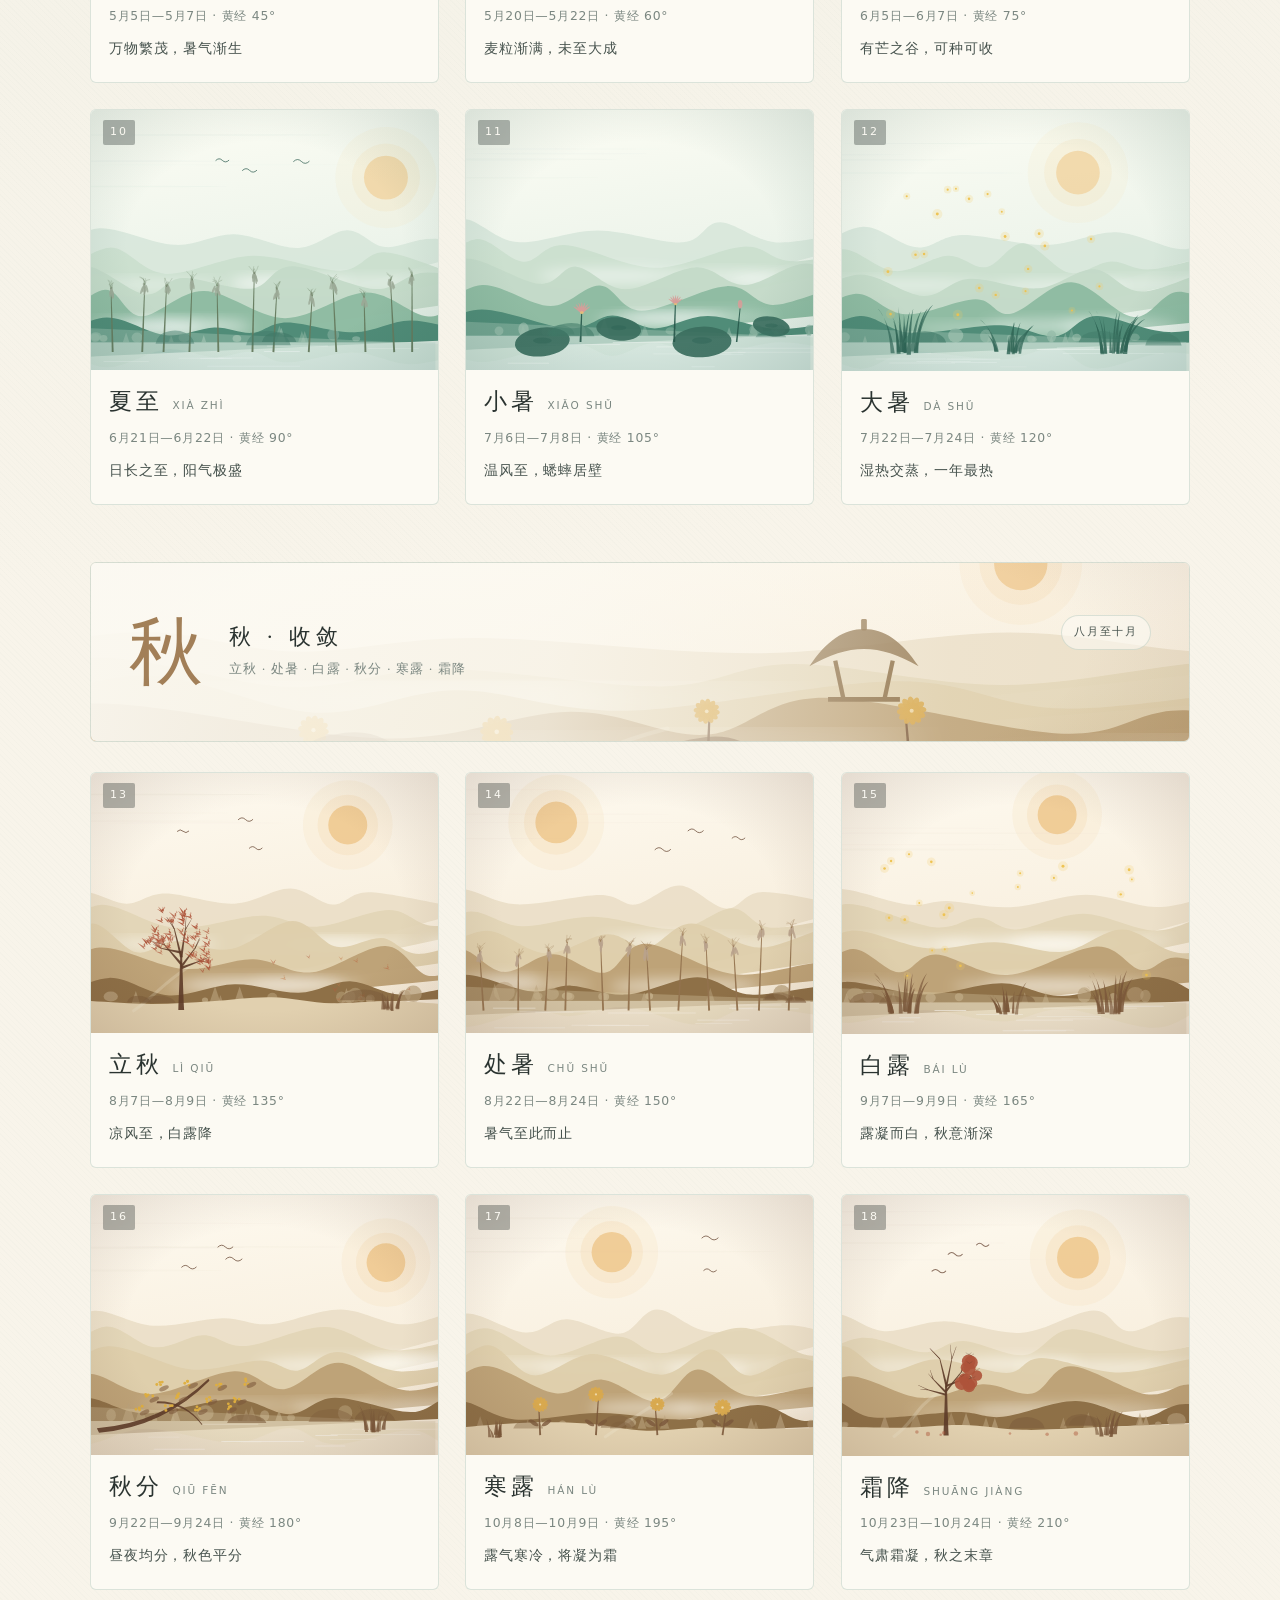
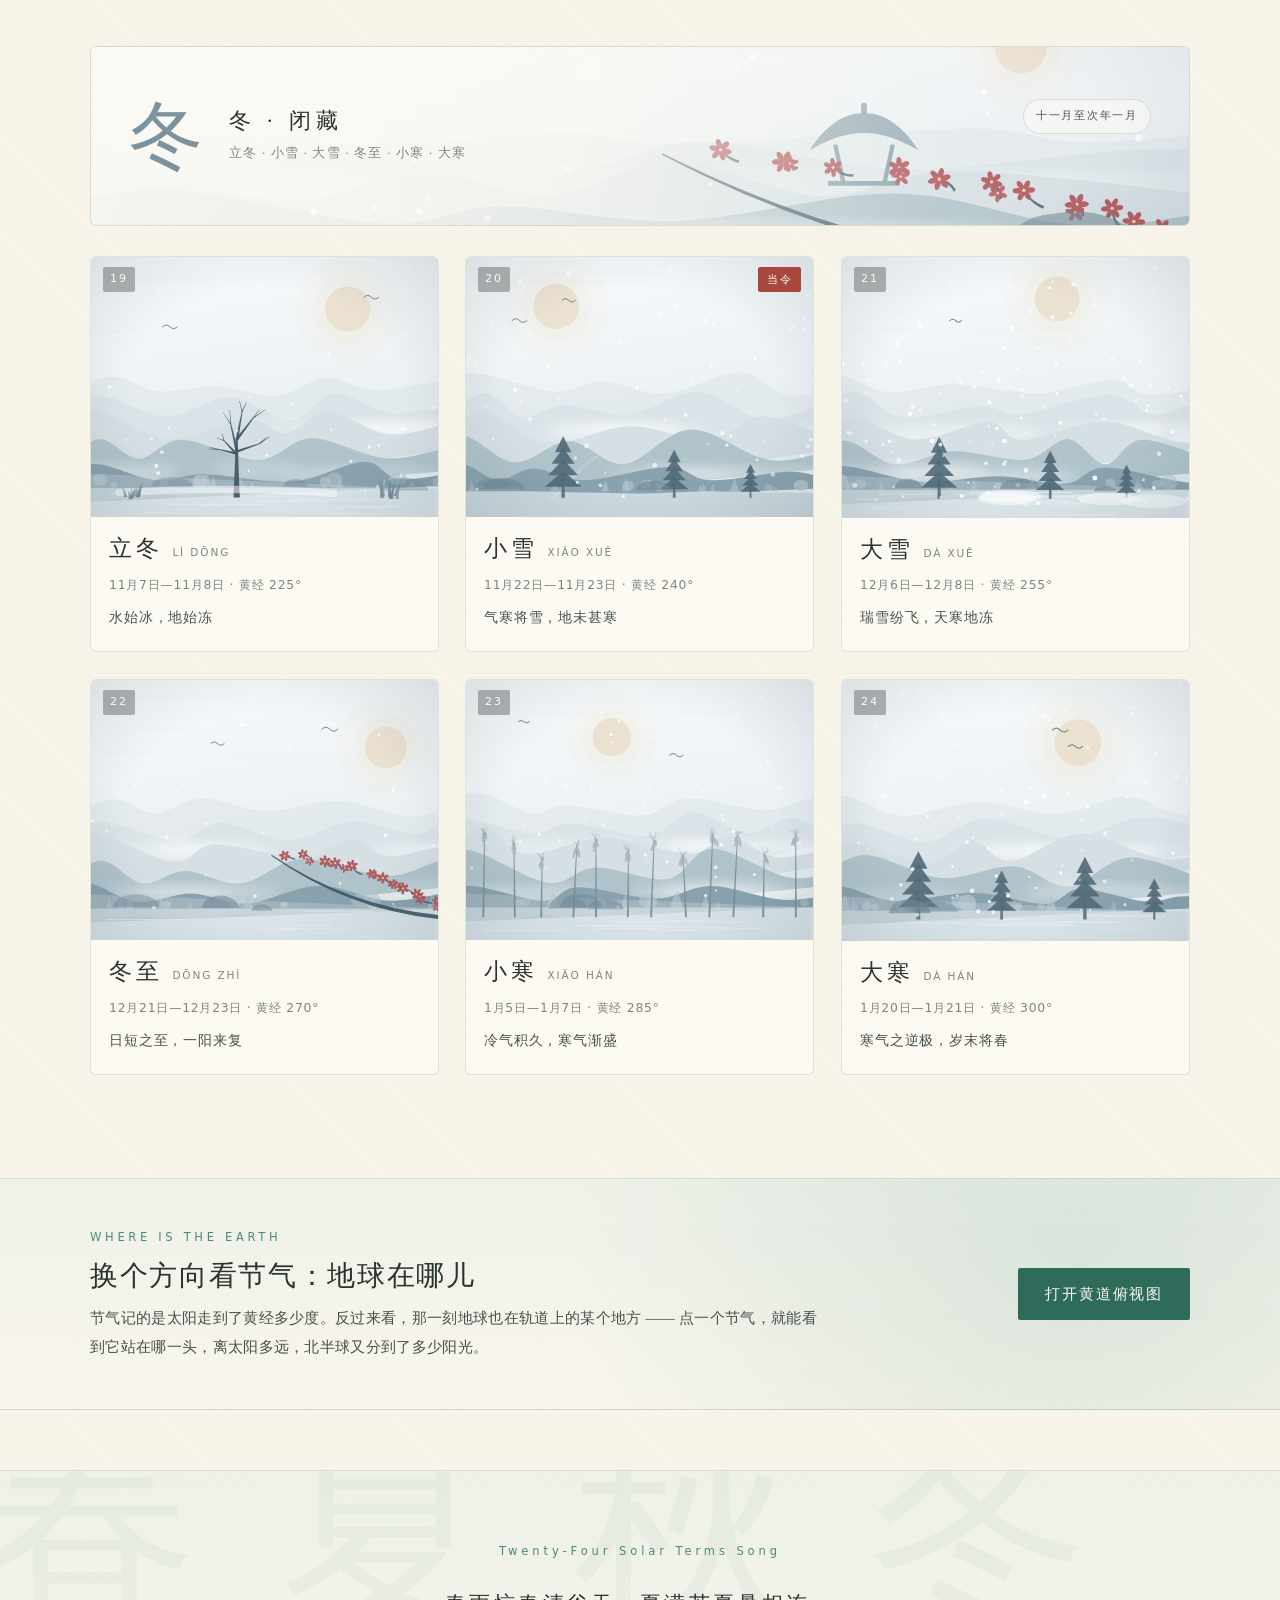
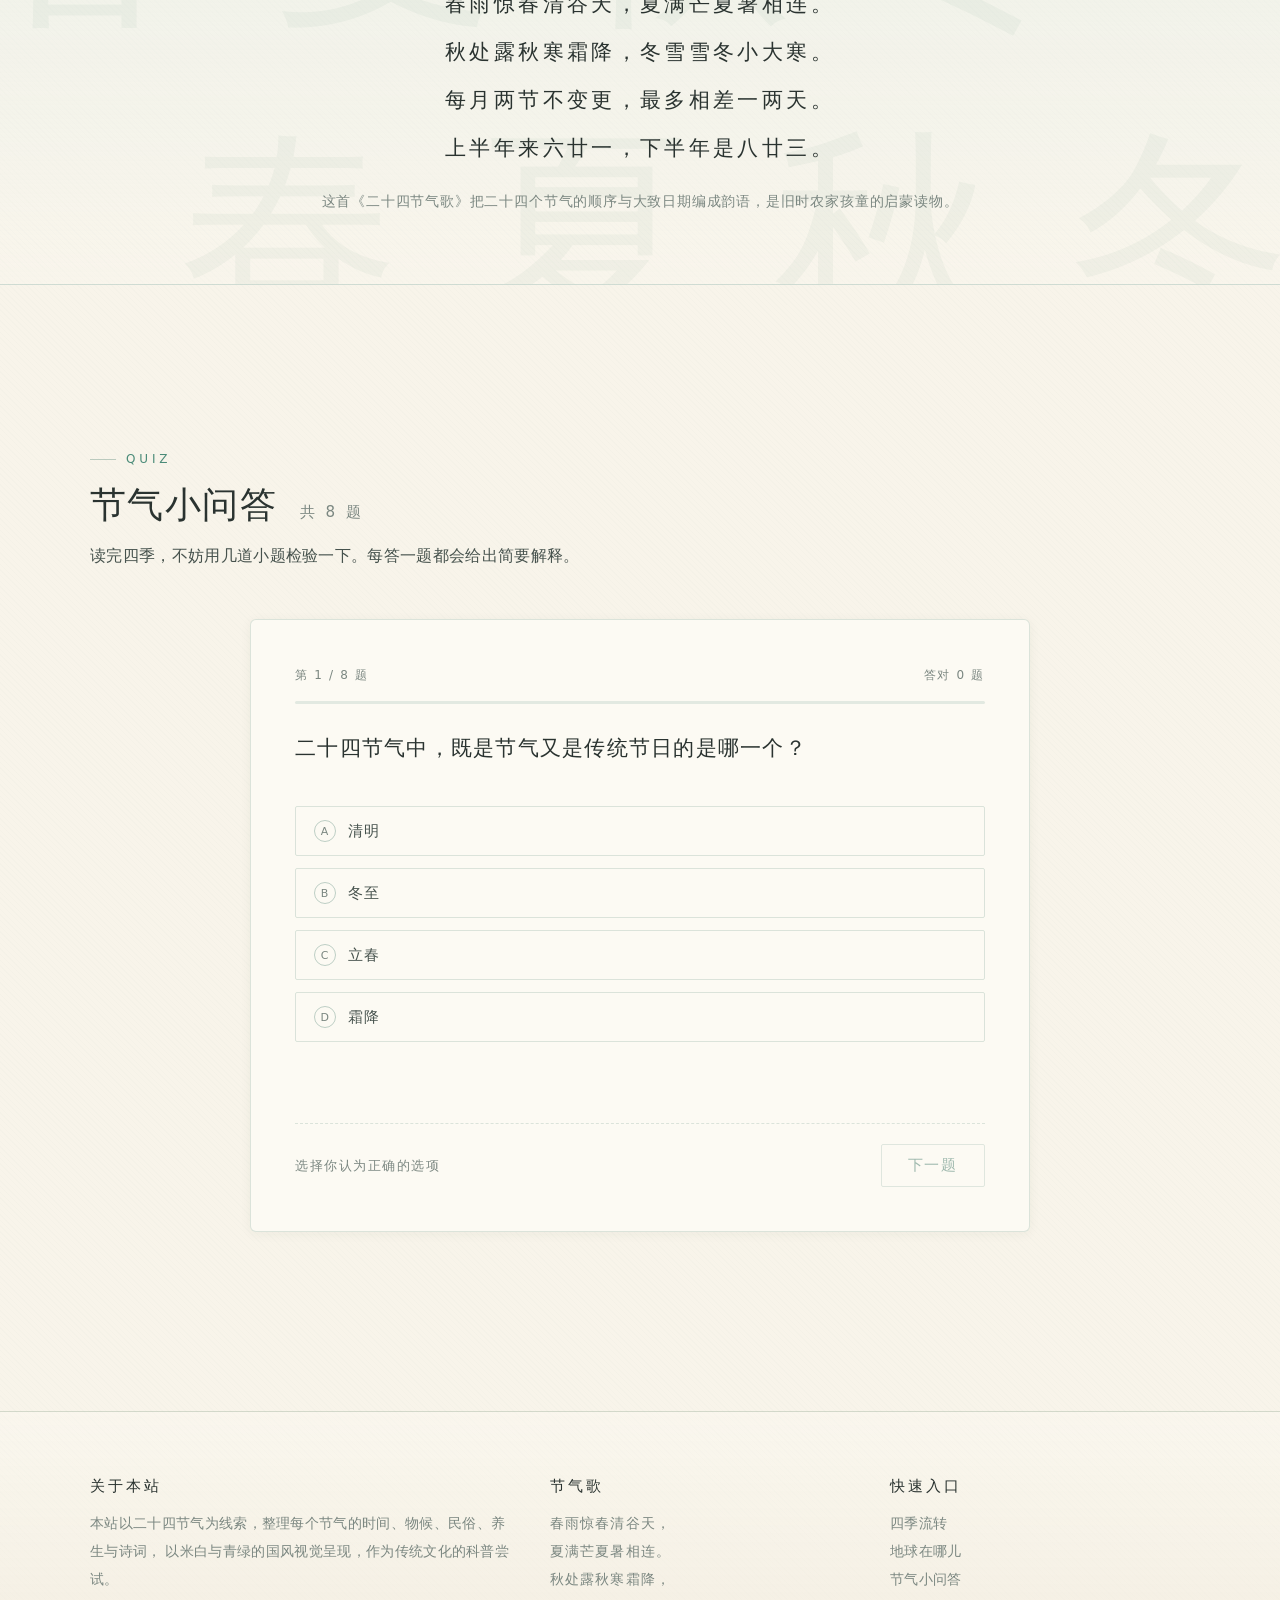
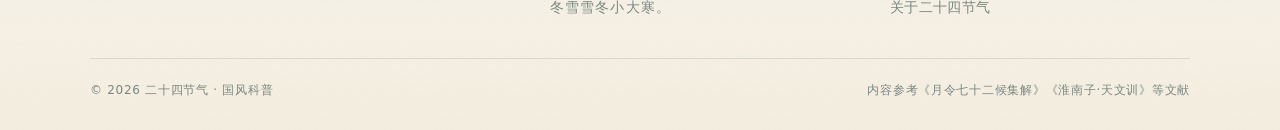
==== commit f8271c5f: "新增「地球在哪儿」黄道俯视图：点节气看地球位置、日地距离与太阳直射点" ====
--- a/index.html
+++ b/index.html
@@ -28,6 +28,7 @@
       <nav class="site-nav" id="site-nav" aria-label="主导航">
         <a href="index.html" aria-current="page">首页</a>
         <a href="#seasons">四季</a>
+        <a href="pages/orbit.html">地球在哪儿</a>
         <a href="#quiz">小问答</a>
         <a href="pages/about.html">关于节气</a>
       </nav>
@@ -193,6 +194,21 @@
       </div>
     </section>
 
+    <!-- ===== 地球在哪儿（入口条） ===== -->
+    <section class="orbit-band" aria-labelledby="orbit-band-title">
+      <div class="container orbit-band__inner">
+        <div class="orbit-band__text">
+          <p class="orbit-band__eyebrow">Where Is the Earth</p>
+          <h2 id="orbit-band-title">换个方向看节气：地球在哪儿</h2>
+          <p class="orbit-band__desc">
+            节气记的是太阳走到了黄经多少度。反过来看，那一刻地球也在轨道上的某个地方 ——
+            点一个节气，就能看到它站在哪一头，离太阳多远，北半球又分到了多少阳光。
+          </p>
+        </div>
+        <a class="btn btn--primary" href="pages/orbit.html">打开黄道俯视图</a>
+      </div>
+    </section>
+
     <!-- ===== 节气歌 ===== -->
     <section class="song-band" aria-label="二十四节气歌">
       <div class="song-band__inner" data-reveal>
@@ -267,6 +283,7 @@
         <div>
           <h3>快速入口</h3>
           <p><a href="#seasons">四季流转</a></p>
+          <p><a href="pages/orbit.html">地球在哪儿</a></p>
           <p><a href="#quiz">节气小问答</a></p>
           <p><a href="pages/about.html">关于二十四节气</a></p>
         </div>
--- a/css/base.css
+++ b/css/base.css
@@ -527,7 +527,8 @@
     align-items: stretch;
     gap: 0;
     padding: 0 clamp(18px, 4vw, 40px);
-    background: rgba(252, 250, 243, 0.98);
+    /* 用不透明底色：页头带 backdrop-filter，半透明会让正文透上来 */
+    background: var(--paper-2);
     border-bottom: 1px solid var(--line);
     box-shadow: var(--shadow-sm);
     max-height: 0;
--- a/css/home.css
+++ b/css/home.css
@@ -901,3 +901,51 @@
 #seasons {
   scroll-margin-top: 86px;
 }
+
+
+/* ---------- 地球在哪儿：入口条 ---------- */
+.orbit-band {
+  padding: clamp(30px, 4vw, 48px) 0;
+  border-top: 1px solid var(--line);
+  border-bottom: 1px solid var(--line);
+  background:
+    radial-gradient(circle at 84% 36%, rgba(143, 185, 171, 0.24), transparent 46%),
+    linear-gradient(180deg, rgba(231, 239, 233, 0.55), rgba(252, 250, 243, 0.3));
+}
+
+.orbit-band__inner {
+  display: flex;
+  align-items: center;
+  justify-content: space-between;
+  flex-wrap: wrap;
+  gap: clamp(18px, 3vw, 44px);
+}
+
+.orbit-band__text {
+  max-width: 46em;
+}
+
+.orbit-band__eyebrow {
+  font-family: var(--font-sans);
+  font-size: 11.5px;
+  letter-spacing: 0.32em;
+  text-transform: uppercase;
+  color: var(--jade-2);
+}
+
+.orbit-band h2 {
+  margin-top: 8px;
+  font-size: clamp(21px, 2.8vw, 28px);
+  letter-spacing: 0.06em;
+}
+
+.orbit-band__desc {
+  margin-top: 10px;
+  font-size: 14.5px;
+  line-height: 1.95;
+  color: var(--ink-2);
+}
+
+.orbit-band .btn {
+  flex-shrink: 0;
+}
